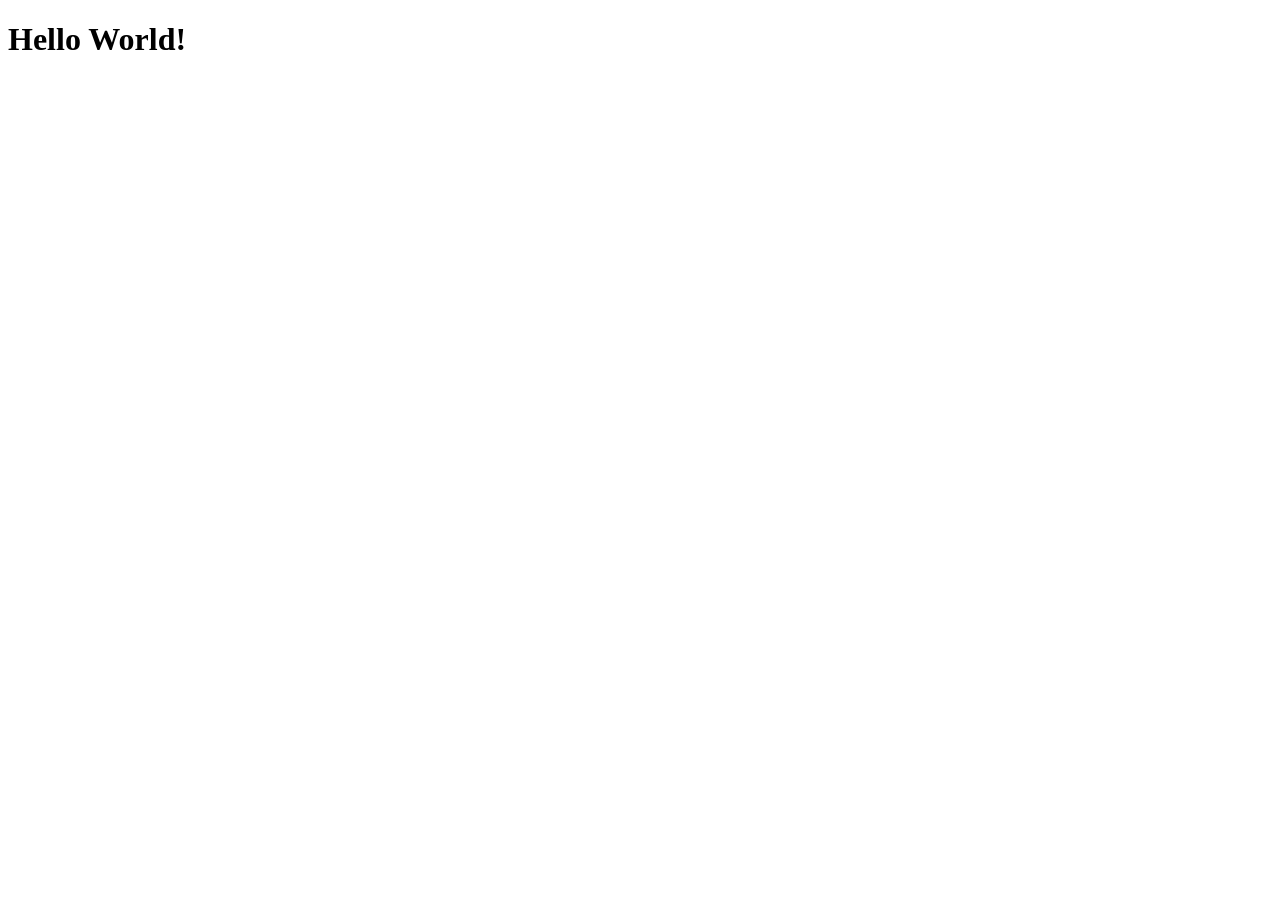
==== index.html @ 251d4d51 "Create initial index.html for the webpage" ====
<!DOCTYPE html>
<html lang="en">
<head>
<meta charset="UTF-8">
<meta name="viewport" content="width=device-width, initial-scale=1.0">
<title>My First Webpage</title>
</head>
<body>
<h1>Hello World!</h1>
</body>
</html>
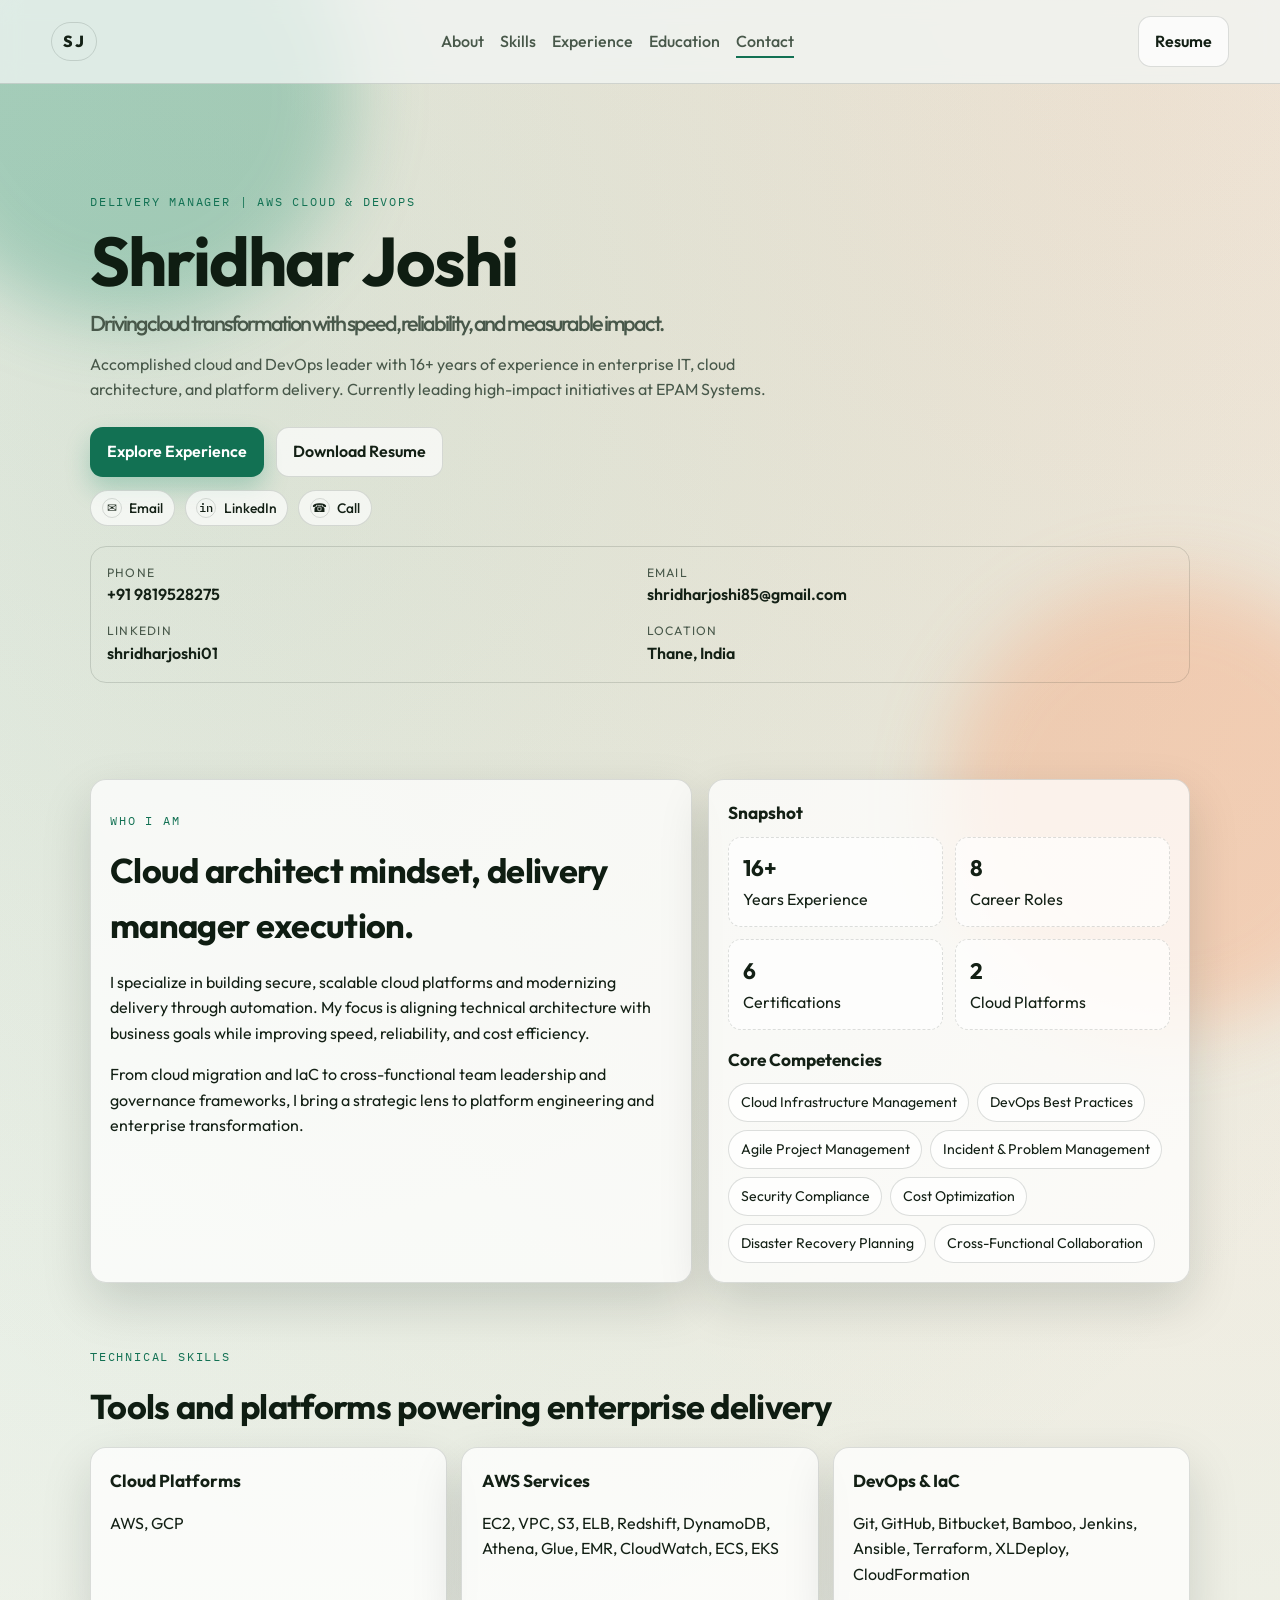
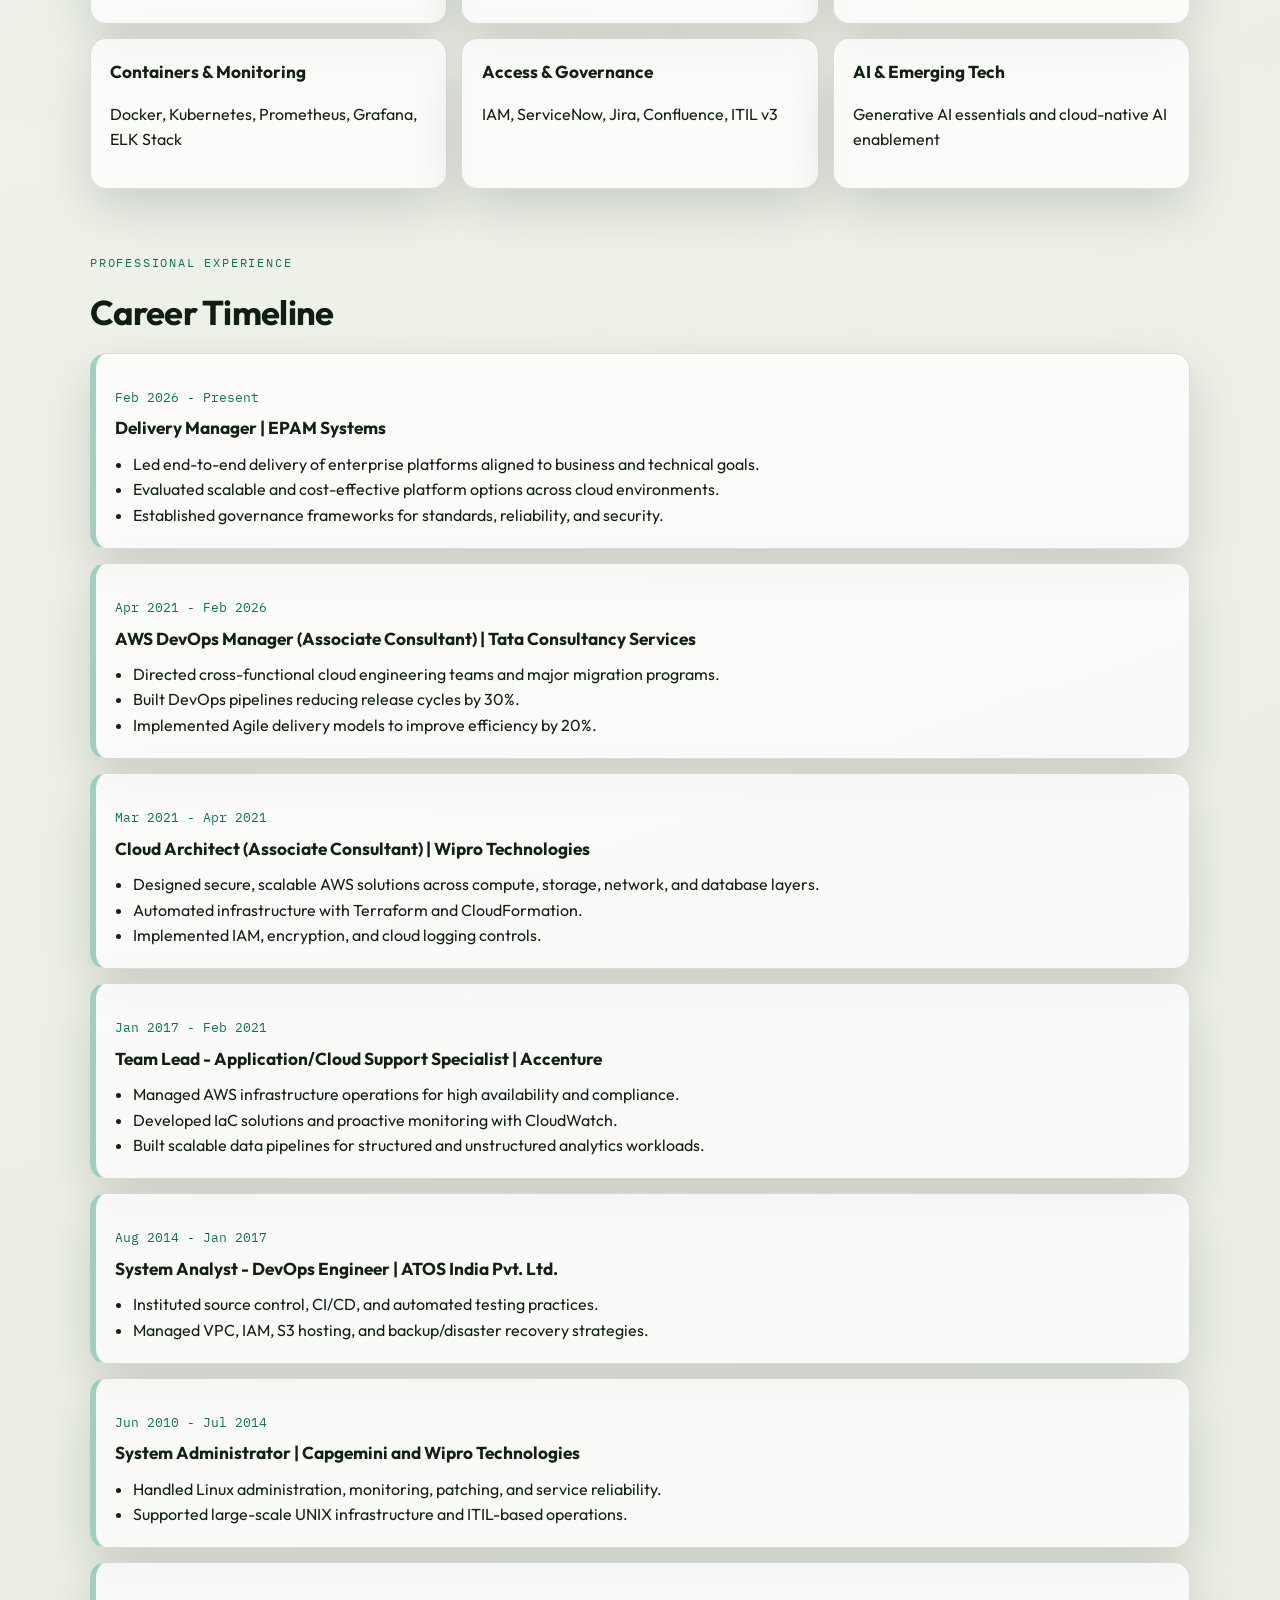
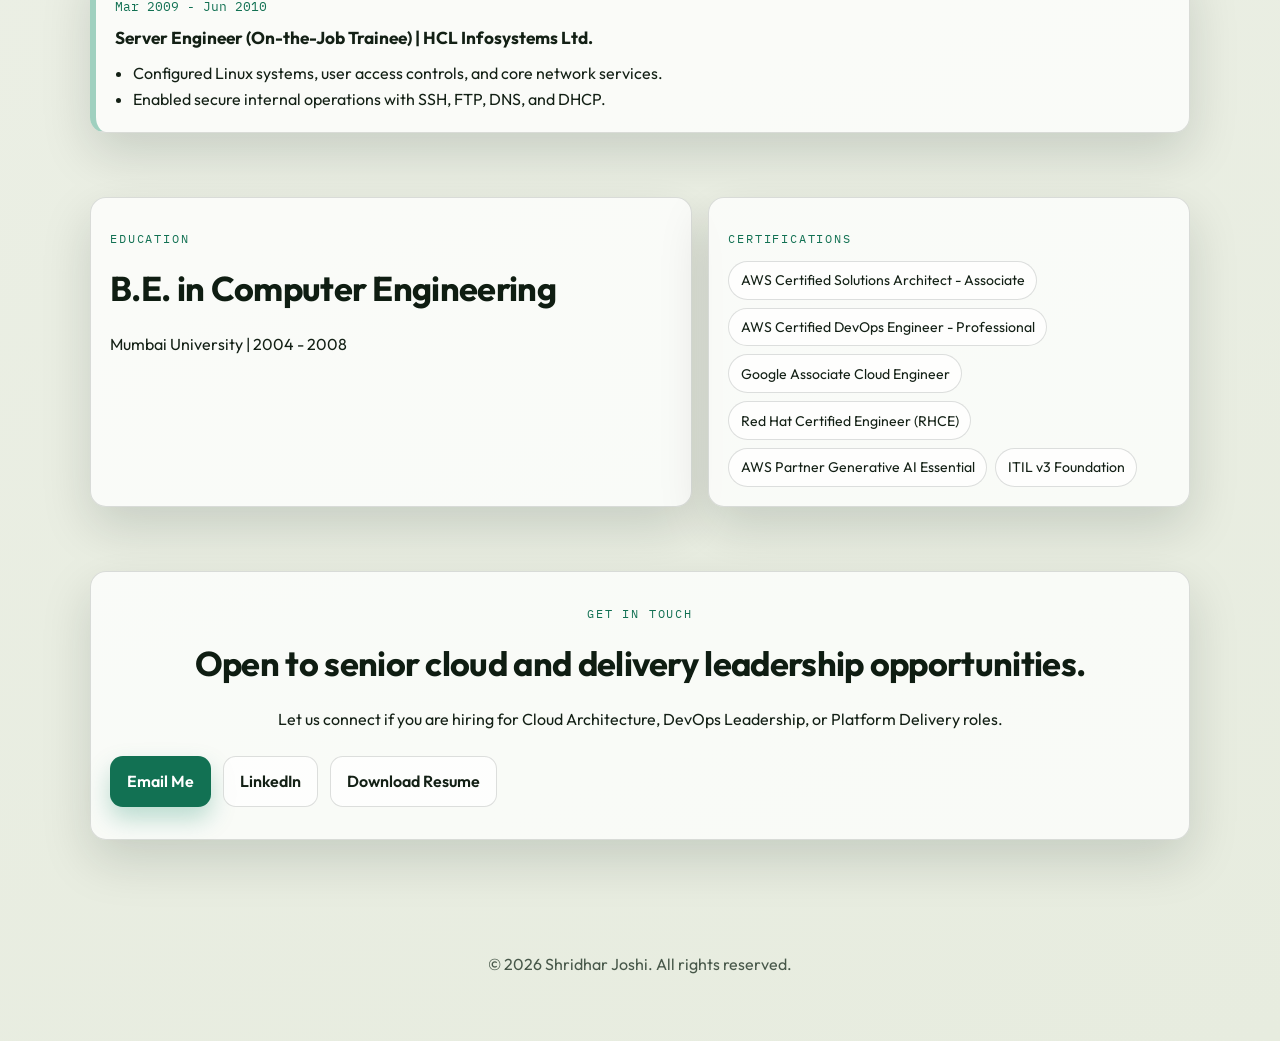
==== commit a5342f9a: "Add files via upload Added source code for Online resume" ====
--- a/index.html
+++ b/index.html
@@ -1,11 +1,255 @@
 <!DOCTYPE html>
 <html lang="en">
-<head>
-<meta charset="UTF-8">
-<meta name="viewport" content="width=device-width, initial-scale=1.0">
-<title>My First Webpage</title>
-</head>
-<body>
-<h1>Hello World!</h1>
-</body>
+  <head>
+    <meta charset="UTF-8" />
+    <meta name="viewport" content="width=device-width, initial-scale=1.0" />
+    <title>Shridhar Joshi | Cloud & DevOps Leader</title>
+    <meta
+      name="description"
+      content="Portfolio of Shridhar Joshi, Delivery Manager and AWS Cloud & DevOps leader with 16+ years of experience."
+    />
+    <link rel="preconnect" href="https://fonts.googleapis.com" />
+    <link rel="preconnect" href="https://fonts.gstatic.com" crossorigin />
+    <link
+      href="https://fonts.googleapis.com/css2?family=Outfit:wght@300;400;500;600;700;800&family=IBM+Plex+Mono:wght@400;500&display=swap"
+      rel="stylesheet"
+    />
+    <link rel="stylesheet" href="styles.css" />
+  </head>
+  <body>
+    <div class="aurora aurora-1"></div>
+    <div class="aurora aurora-2"></div>
+
+    <header class="site-header">
+      <a class="brand" href="#hero">SJ</a>
+      <nav class="nav-links">
+        <a href="#about">About</a>
+        <a href="#skills">Skills</a>
+        <a href="#experience">Experience</a>
+        <a href="#education">Education</a>
+        <a href="#contact">Contact</a>
+      </nav>
+      <a class="button ghost" href="Shridhar_Joshi_Updated%20Resume.pdf" target="_blank" rel="noopener">Resume</a>
+    </header>
+
+    <main>
+      <section id="hero" class="hero section reveal">
+        <p class="eyebrow">Delivery Manager | AWS Cloud & DevOps</p>
+        <h1>
+          Shridhar Joshi
+          <span>Driving cloud transformation with speed, reliability, and measurable impact.</span>
+        </h1>
+        <p class="lead">
+          Accomplished cloud and DevOps leader with 16+ years of experience in enterprise IT,
+          cloud architecture, and platform delivery. Currently leading high-impact initiatives at EPAM Systems.
+        </p>
+        <div class="hero-actions">
+          <a class="button" href="#experience">Explore Experience</a>
+          <a class="button ghost" href="Shridhar_Joshi_Updated%20Resume.pdf" target="_blank" rel="noopener">Download Resume</a>
+        </div>
+        <div class="social-row" aria-label="Social and contact links">
+          <a href="mailto:shridharjoshi85@gmail.com" aria-label="Email Shridhar Joshi">
+            <span class="icon" aria-hidden="true">✉</span>
+            <span>Email</span>
+          </a>
+          <a href="https://www.linkedin.com/in/shridharjoshi01" target="_blank" rel="noopener" aria-label="LinkedIn profile">
+            <span class="icon" aria-hidden="true">in</span>
+            <span>LinkedIn</span>
+          </a>
+          <a href="tel:+919819528275" aria-label="Call Shridhar Joshi">
+            <span class="icon" aria-hidden="true">☎</span>
+            <span>Call</span>
+          </a>
+        </div>
+        <ul class="quick-info">
+          <li><span>Phone</span><a href="tel:+919819528275">+91 9819528275</a></li>
+          <li><span>Email</span><a href="mailto:shridharjoshi85@gmail.com">shridharjoshi85@gmail.com</a></li>
+          <li><span>LinkedIn</span><a href="https://www.linkedin.com/in/shridharjoshi01" target="_blank" rel="noopener">shridharjoshi01</a></li>
+          <li><span>Location</span><strong>Thane, India</strong></li>
+        </ul>
+      </section>
+
+      <section id="about" class="section grid-two reveal">
+        <article class="card intro">
+          <p class="eyebrow">Who I Am</p>
+          <h2>Cloud architect mindset, delivery manager execution.</h2>
+          <p>
+            I specialize in building secure, scalable cloud platforms and modernizing delivery through automation.
+            My focus is aligning technical architecture with business goals while improving speed, reliability,
+            and cost efficiency.
+          </p>
+          <p>
+            From cloud migration and IaC to cross-functional team leadership and governance frameworks,
+            I bring a strategic lens to platform engineering and enterprise transformation.
+          </p>
+        </article>
+        <article class="card stats">
+          <h3>Snapshot</h3>
+          <div class="stat-grid">
+            <div>
+              <strong>16+</strong>
+              <span>Years Experience</span>
+            </div>
+            <div>
+              <strong>8</strong>
+              <span>Career Roles</span>
+            </div>
+            <div>
+              <strong>6</strong>
+              <span>Certifications</span>
+            </div>
+            <div>
+              <strong>2</strong>
+              <span>Cloud Platforms</span>
+            </div>
+          </div>
+          <h3>Core Competencies</h3>
+          <ul class="pill-list">
+            <li>Cloud Infrastructure Management</li>
+            <li>DevOps Best Practices</li>
+            <li>Agile Project Management</li>
+            <li>Incident & Problem Management</li>
+            <li>Security Compliance</li>
+            <li>Cost Optimization</li>
+            <li>Disaster Recovery Planning</li>
+            <li>Cross-Functional Collaboration</li>
+          </ul>
+        </article>
+      </section>
+
+      <section id="skills" class="section reveal">
+        <p class="eyebrow">Technical Skills</p>
+        <h2>Tools and platforms powering enterprise delivery</h2>
+        <div class="skill-columns">
+          <article class="card">
+            <h3>Cloud Platforms</h3>
+            <p>AWS, GCP</p>
+          </article>
+          <article class="card">
+            <h3>AWS Services</h3>
+            <p>EC2, VPC, S3, ELB, Redshift, DynamoDB, Athena, Glue, EMR, CloudWatch, ECS, EKS</p>
+          </article>
+          <article class="card">
+            <h3>DevOps & IaC</h3>
+            <p>Git, GitHub, Bitbucket, Bamboo, Jenkins, Ansible, Terraform, XLDeploy, CloudFormation</p>
+          </article>
+          <article class="card">
+            <h3>Containers & Monitoring</h3>
+            <p>Docker, Kubernetes, Prometheus, Grafana, ELK Stack</p>
+          </article>
+          <article class="card">
+            <h3>Access & Governance</h3>
+            <p>IAM, ServiceNow, Jira, Confluence, ITIL v3</p>
+          </article>
+          <article class="card">
+            <h3>AI & Emerging Tech</h3>
+            <p>Generative AI essentials and cloud-native AI enablement</p>
+          </article>
+        </div>
+      </section>
+
+      <section id="experience" class="section reveal">
+        <p class="eyebrow">Professional Experience</p>
+        <h2>Career Timeline</h2>
+        <div class="timeline">
+          <article class="card timeline-item">
+            <p class="timeline-date">Feb 2026 - Present</p>
+            <h3>Delivery Manager | EPAM Systems</h3>
+            <ul>
+              <li>Led end-to-end delivery of enterprise platforms aligned to business and technical goals.</li>
+              <li>Evaluated scalable and cost-effective platform options across cloud environments.</li>
+              <li>Established governance frameworks for standards, reliability, and security.</li>
+            </ul>
+          </article>
+          <article class="card timeline-item">
+            <p class="timeline-date">Apr 2021 - Feb 2026</p>
+            <h3>AWS DevOps Manager (Associate Consultant) | Tata Consultancy Services</h3>
+            <ul>
+              <li>Directed cross-functional cloud engineering teams and major migration programs.</li>
+              <li>Built DevOps pipelines reducing release cycles by 30%.</li>
+              <li>Implemented Agile delivery models to improve efficiency by 20%.</li>
+            </ul>
+          </article>
+          <article class="card timeline-item">
+            <p class="timeline-date">Mar 2021 - Apr 2021</p>
+            <h3>Cloud Architect (Associate Consultant) | Wipro Technologies</h3>
+            <ul>
+              <li>Designed secure, scalable AWS solutions across compute, storage, network, and database layers.</li>
+              <li>Automated infrastructure with Terraform and CloudFormation.</li>
+              <li>Implemented IAM, encryption, and cloud logging controls.</li>
+            </ul>
+          </article>
+          <article class="card timeline-item">
+            <p class="timeline-date">Jan 2017 - Feb 2021</p>
+            <h3>Team Lead - Application/Cloud Support Specialist | Accenture</h3>
+            <ul>
+              <li>Managed AWS infrastructure operations for high availability and compliance.</li>
+              <li>Developed IaC solutions and proactive monitoring with CloudWatch.</li>
+              <li>Built scalable data pipelines for structured and unstructured analytics workloads.</li>
+            </ul>
+          </article>
+          <article class="card timeline-item">
+            <p class="timeline-date">Aug 2014 - Jan 2017</p>
+            <h3>System Analyst - DevOps Engineer | ATOS India Pvt. Ltd.</h3>
+            <ul>
+              <li>Instituted source control, CI/CD, and automated testing practices.</li>
+              <li>Managed VPC, IAM, S3 hosting, and backup/disaster recovery strategies.</li>
+            </ul>
+          </article>
+          <article class="card timeline-item">
+            <p class="timeline-date">Jun 2010 - Jul 2014</p>
+            <h3>System Administrator | Capgemini and Wipro Technologies</h3>
+            <ul>
+              <li>Handled Linux administration, monitoring, patching, and service reliability.</li>
+              <li>Supported large-scale UNIX infrastructure and ITIL-based operations.</li>
+            </ul>
+          </article>
+          <article class="card timeline-item">
+            <p class="timeline-date">Mar 2009 - Jun 2010</p>
+            <h3>Server Engineer (On-the-Job Trainee) | HCL Infosystems Ltd.</h3>
+            <ul>
+              <li>Configured Linux systems, user access controls, and core network services.</li>
+              <li>Enabled secure internal operations with SSH, FTP, DNS, and DHCP.</li>
+            </ul>
+          </article>
+        </div>
+      </section>
+
+      <section id="education" class="section grid-two reveal">
+        <article class="card">
+          <p class="eyebrow">Education</p>
+          <h2>B.E. in Computer Engineering</h2>
+          <p>Mumbai University | 2004 - 2008</p>
+        </article>
+        <article class="card">
+          <p class="eyebrow">Certifications</p>
+          <ul class="cert-list">
+            <li>AWS Certified Solutions Architect - Associate</li>
+            <li>AWS Certified DevOps Engineer - Professional</li>
+            <li>Google Associate Cloud Engineer</li>
+            <li>Red Hat Certified Engineer (RHCE)</li>
+            <li>AWS Partner Generative AI Essential</li>
+            <li>ITIL v3 Foundation</li>
+          </ul>
+        </article>
+      </section>
+
+      <section id="contact" class="section contact card reveal">
+        <p class="eyebrow">Get In Touch</p>
+        <h2>Open to senior cloud and delivery leadership opportunities.</h2>
+        <p>Let us connect if you are hiring for Cloud Architecture, DevOps Leadership, or Platform Delivery roles.</p>
+        <div class="hero-actions">
+          <a class="button" href="mailto:shridharjoshi85@gmail.com">Email Me</a>
+          <a class="button ghost" href="https://www.linkedin.com/in/shridharjoshi01" target="_blank" rel="noopener">LinkedIn</a>
+          <a class="button ghost" href="Shridhar_Joshi_Updated%20Resume.pdf" target="_blank" rel="noopener">Download Resume</a>
+        </div>
+      </section>
+    </main>
+
+    <footer class="site-footer">
+      <p>© <span id="year"></span> Shridhar Joshi. All rights reserved.</p>
+    </footer>
+
+    <script src="script.js"></script>
+  </body>
 </html>
--- a/styles.css
+++ b/styles.css
@@ -0,0 +1,411 @@
+:root {
+  --bg-1: #f3f5ef;
+  --bg-2: #e7ecdf;
+  --text: #132015;
+  --muted: #48584a;
+  --card: rgba(255, 255, 255, 0.74);
+  --line: rgba(19, 32, 21, 0.14);
+  --brand: #127153;
+  --brand-2: #d4652f;
+  --headline: #0f1d12;
+  --shadow: 0 20px 50px rgba(9, 29, 22, 0.15);
+}
+
+* {
+  box-sizing: border-box;
+}
+
+html {
+  scroll-behavior: smooth;
+}
+
+body {
+  margin: 0;
+  font-family: "Outfit", sans-serif;
+  color: var(--text);
+  background:
+    radial-gradient(circle at 14% 8%, rgba(13, 138, 98, 0.11), transparent 35%),
+    radial-gradient(circle at 90% 2%, rgba(253, 127, 65, 0.14), transparent 40%),
+    linear-gradient(160deg, var(--bg-1), var(--bg-2));
+  min-height: 100vh;
+  line-height: 1.6;
+}
+
+.aurora {
+  position: fixed;
+  width: 28rem;
+  height: 28rem;
+  border-radius: 100%;
+  filter: blur(36px);
+  z-index: -1;
+  animation: drift 13s ease-in-out infinite alternate;
+}
+
+.aurora-1 {
+  top: -8rem;
+  left: -6rem;
+  background: rgba(13, 138, 98, 0.28);
+}
+
+.aurora-2 {
+  right: -7rem;
+  bottom: -8rem;
+  background: rgba(253, 127, 65, 0.25);
+  animation-duration: 16s;
+}
+
+@keyframes drift {
+  from {
+    transform: translateY(0) scale(1);
+  }
+  to {
+    transform: translateY(32px) scale(1.08);
+  }
+}
+
+.site-header {
+  position: sticky;
+  top: 0;
+  z-index: 10;
+  display: flex;
+  align-items: center;
+  justify-content: space-between;
+  gap: 1rem;
+  padding: 1rem clamp(1rem, 4vw, 4rem);
+  border-bottom: 1px solid var(--line);
+  backdrop-filter: blur(10px);
+  background: rgba(242, 246, 245, 0.75);
+}
+
+.brand {
+  font-weight: 800;
+  letter-spacing: 0.08em;
+  text-decoration: none;
+  color: var(--text);
+  border: 1px solid var(--line);
+  border-radius: 999px;
+  padding: 0.35rem 0.7rem;
+}
+
+.nav-links {
+  display: flex;
+  align-items: center;
+  gap: 1rem;
+}
+
+.nav-links a {
+  text-decoration: none;
+  color: var(--muted);
+  font-weight: 500;
+  position: relative;
+}
+
+.nav-links a::after {
+  content: "";
+  position: absolute;
+  left: 0;
+  bottom: -4px;
+  width: 0;
+  height: 2px;
+  background: var(--brand);
+  transition: width 0.2s;
+}
+
+.nav-links a:hover::after,
+.nav-links a.active::after {
+  width: 100%;
+}
+
+main {
+  width: min(1100px, 92vw);
+  margin: 0 auto;
+}
+
+.section {
+  margin: clamp(2rem, 5vw, 5rem) 0;
+}
+
+.reveal {
+  opacity: 0;
+  transform: translateY(28px);
+  transition: opacity 0.7s ease, transform 0.7s ease;
+}
+
+.reveal.visible {
+  opacity: 1;
+  transform: translateY(0);
+}
+
+.hero {
+  padding: clamp(1rem, 3vw, 2rem) 0;
+}
+
+.eyebrow {
+  text-transform: uppercase;
+  letter-spacing: 0.15em;
+  color: var(--brand);
+  font-size: 0.75rem;
+  font-family: "IBM Plex Mono", monospace;
+  margin-bottom: 0.8rem;
+}
+
+h1 {
+  font-size: clamp(2rem, 5.8vw, 4.3rem);
+  line-height: 1.08;
+  color: var(--headline);
+  letter-spacing: -0.03em;
+  margin: 0;
+}
+
+h1 span {
+  display: block;
+  margin-top: 0.9rem;
+  color: var(--muted);
+  font-size: clamp(1rem, 2vw, 1.35rem);
+  font-weight: 500;
+  max-width: 48rem;
+}
+
+h2 {
+  margin: 0 0 0.8rem;
+  font-size: clamp(1.5rem, 3vw, 2.15rem);
+  color: var(--headline);
+  letter-spacing: -0.02em;
+}
+
+h3 {
+  margin-top: 0;
+  margin-bottom: 0.6rem;
+  font-size: 1.08rem;
+}
+
+.lead {
+  max-width: 65ch;
+  color: var(--muted);
+}
+
+.hero-actions {
+  display: flex;
+  gap: 0.75rem;
+  flex-wrap: wrap;
+  margin: 1.5rem 0 0.8rem;
+}
+
+.social-row {
+  display: flex;
+  align-items: center;
+  gap: 0.6rem;
+  flex-wrap: wrap;
+  margin: 0 0 1.1rem;
+}
+
+.social-row a {
+  display: inline-flex;
+  align-items: center;
+  gap: 0.45rem;
+  text-decoration: none;
+  color: var(--text);
+  border: 1px solid var(--line);
+  background: rgba(255, 255, 255, 0.66);
+  border-radius: 999px;
+  padding: 0.38rem 0.68rem;
+  font-size: 0.86rem;
+  font-weight: 500;
+}
+
+.social-row .icon {
+  width: 1.25rem;
+  height: 1.25rem;
+  border-radius: 999px;
+  border: 1px solid var(--line);
+  display: inline-grid;
+  place-items: center;
+  font-size: 0.72rem;
+  font-family: "IBM Plex Mono", monospace;
+}
+
+.button {
+  text-decoration: none;
+  border: 1px solid transparent;
+  background: var(--brand);
+  color: white;
+  font-weight: 600;
+  padding: 0.72rem 1rem;
+  border-radius: 0.8rem;
+  transition: transform 0.16s, box-shadow 0.16s, background 0.2s;
+  box-shadow: 0 12px 24px rgba(13, 138, 98, 0.27);
+}
+
+.button:hover {
+  transform: translateY(-2px);
+  box-shadow: 0 14px 26px rgba(18, 113, 83, 0.29);
+}
+
+.button.ghost {
+  color: var(--text);
+  background: rgba(255, 255, 255, 0.68);
+  border-color: var(--line);
+  box-shadow: none;
+}
+
+.quick-info {
+  list-style: none;
+  padding: 1rem;
+  border: 1px solid var(--line);
+  border-radius: 1rem;
+  display: grid;
+  grid-template-columns: repeat(2, minmax(0, 1fr));
+  gap: 0.85rem;
+  margin: 1.2rem 0 0;
+}
+
+.quick-info li {
+  display: flex;
+  flex-direction: column;
+}
+
+.quick-info span {
+  font-size: 0.76rem;
+  color: var(--muted);
+  text-transform: uppercase;
+  letter-spacing: 0.1em;
+}
+
+.quick-info a,
+.quick-info strong {
+  color: var(--text);
+  text-decoration: none;
+  font-weight: 600;
+}
+
+.grid-two {
+  display: grid;
+  grid-template-columns: 1.25fr 1fr;
+  gap: 1rem;
+}
+
+.card {
+  border: 1px solid var(--line);
+  background: var(--card);
+  border-radius: 1rem;
+  padding: 1.2rem;
+  box-shadow: var(--shadow);
+}
+
+.card:hover {
+  transform: translateY(-2px);
+  transition: transform 0.2s ease;
+}
+
+.stat-grid {
+  display: grid;
+  grid-template-columns: repeat(2, minmax(0, 1fr));
+  gap: 0.75rem;
+  margin-bottom: 1rem;
+}
+
+.stat-grid div {
+  border: 1px dashed var(--line);
+  border-radius: 0.8rem;
+  padding: 0.85rem;
+  background: rgba(255, 255, 255, 0.63);
+}
+
+.stat-grid strong {
+  display: block;
+  font-size: 1.4rem;
+}
+
+.pill-list,
+.cert-list {
+  list-style: none;
+  margin: 0;
+  padding: 0;
+  display: flex;
+  flex-wrap: wrap;
+  gap: 0.5rem;
+}
+
+.pill-list li,
+.cert-list li {
+  border: 1px solid var(--line);
+  border-radius: 999px;
+  padding: 0.45rem 0.72rem;
+  background: rgba(255, 255, 255, 0.74);
+  font-size: 0.88rem;
+}
+
+.skill-columns {
+  display: grid;
+  grid-template-columns: repeat(3, minmax(0, 1fr));
+  gap: 0.9rem;
+}
+
+.timeline {
+  display: grid;
+  gap: 0.9rem;
+}
+
+.timeline-item {
+  border-left: 6px solid rgba(13, 138, 98, 0.38);
+}
+
+.timeline-date {
+  color: var(--brand);
+  margin-bottom: 0.4rem;
+  font-family: "IBM Plex Mono", monospace;
+  font-size: 0.84rem;
+}
+
+.timeline-item ul {
+  margin: 0;
+  padding-left: 1.1rem;
+}
+
+.contact {
+  text-align: center;
+}
+
+.site-footer {
+  text-align: center;
+  color: var(--muted);
+  padding: 2rem 1rem 3rem;
+}
+
+@media (prefers-reduced-motion: reduce) {
+  .reveal,
+  .reveal.visible,
+  .card:hover,
+  .button,
+  .aurora {
+    animation: none;
+    transition: none;
+    transform: none;
+    opacity: 1;
+  }
+}
+
+@media (max-width: 980px) {
+  .nav-links {
+    display: none;
+  }
+
+  .grid-two,
+  .skill-columns {
+    grid-template-columns: 1fr;
+  }
+}
+
+@media (max-width: 720px) {
+  .social-row {
+    gap: 0.45rem;
+  }
+
+  .quick-info {
+    grid-template-columns: 1fr;
+  }
+
+  .site-header {
+    padding: 0.9rem 1rem;
+  }
+}
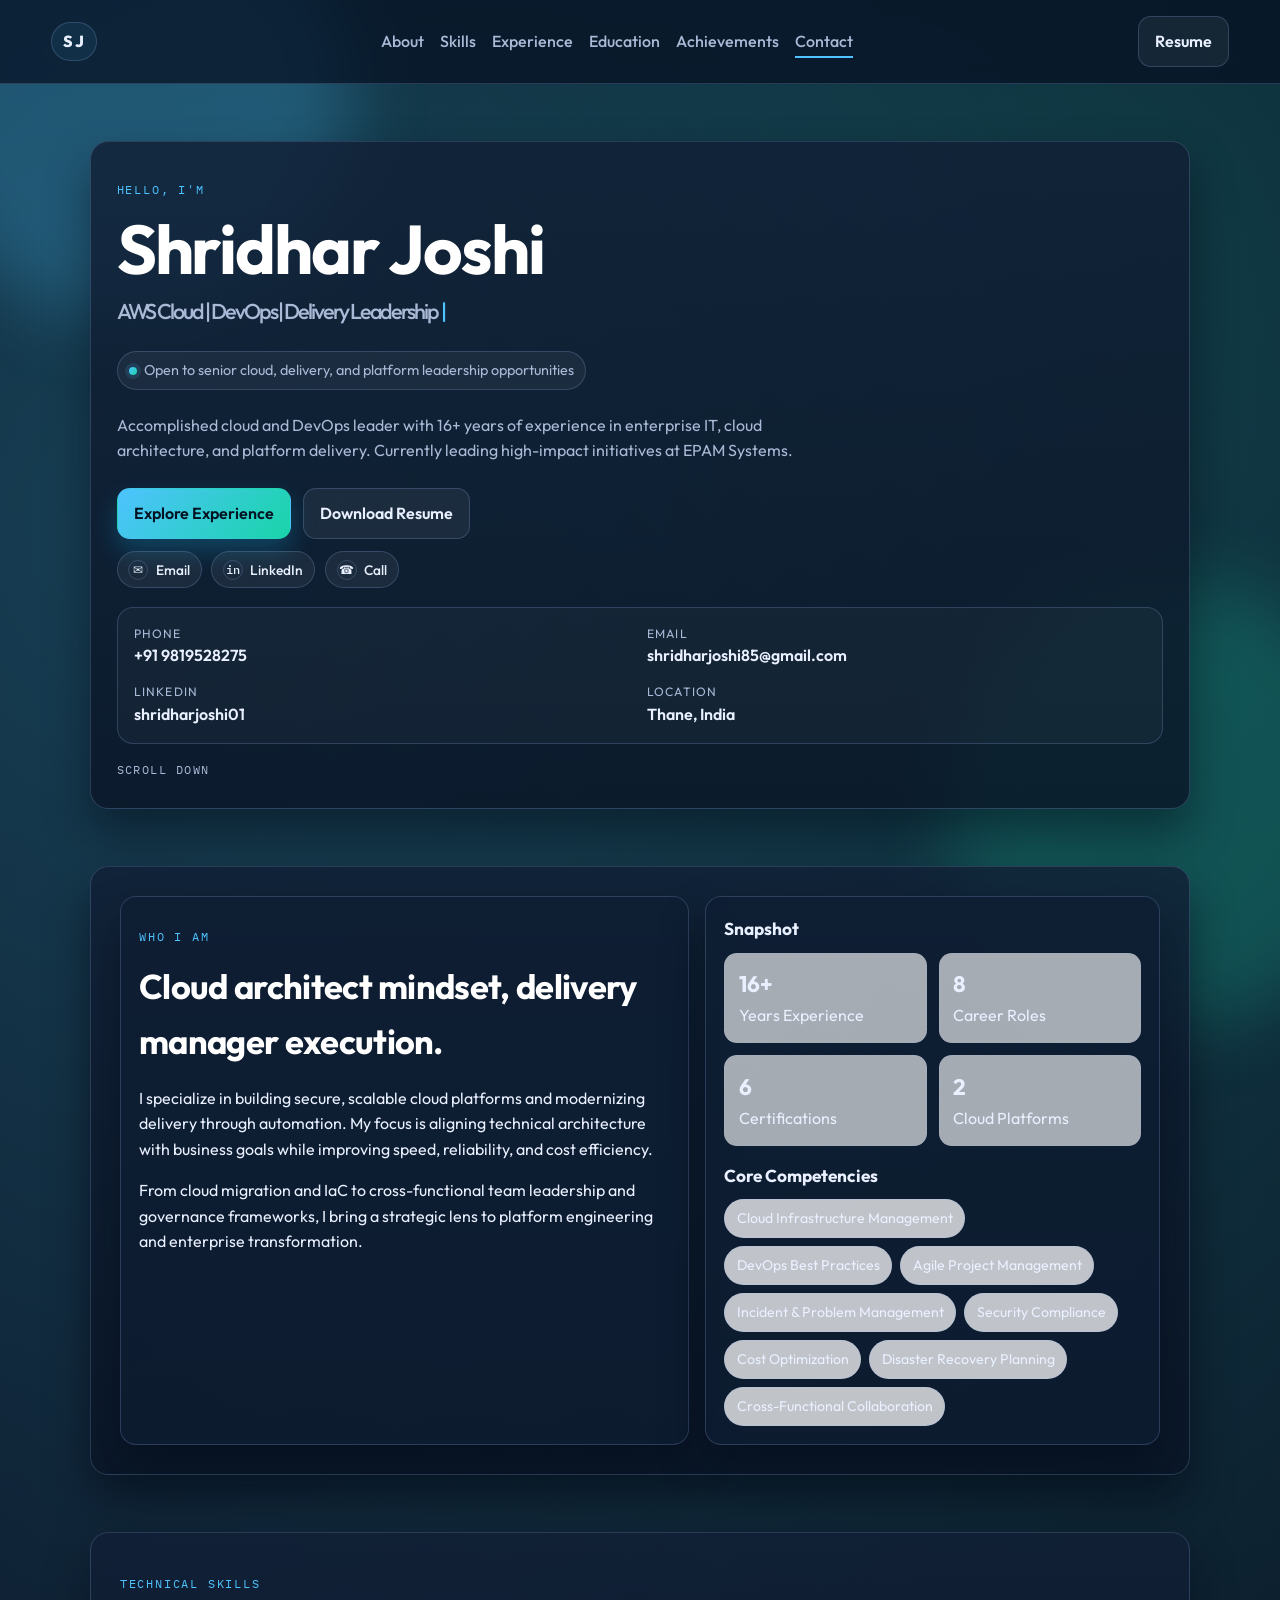
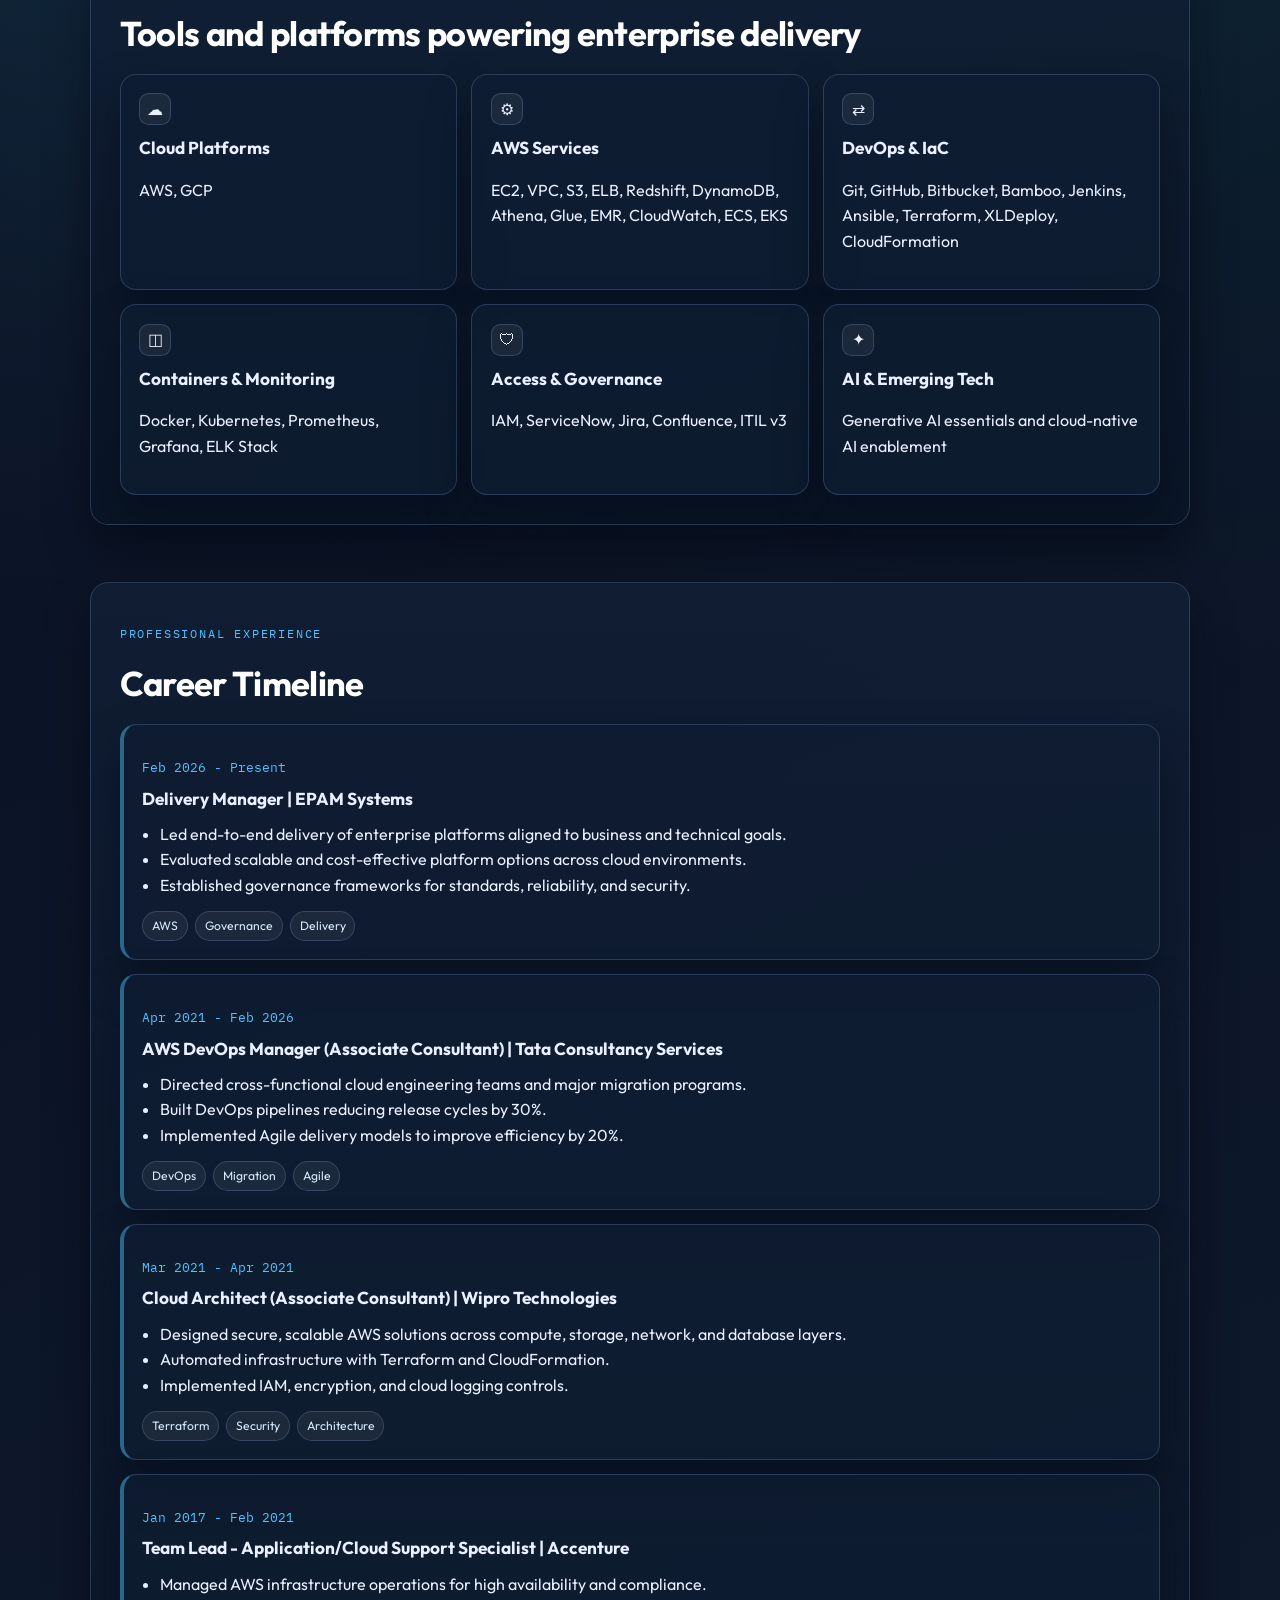
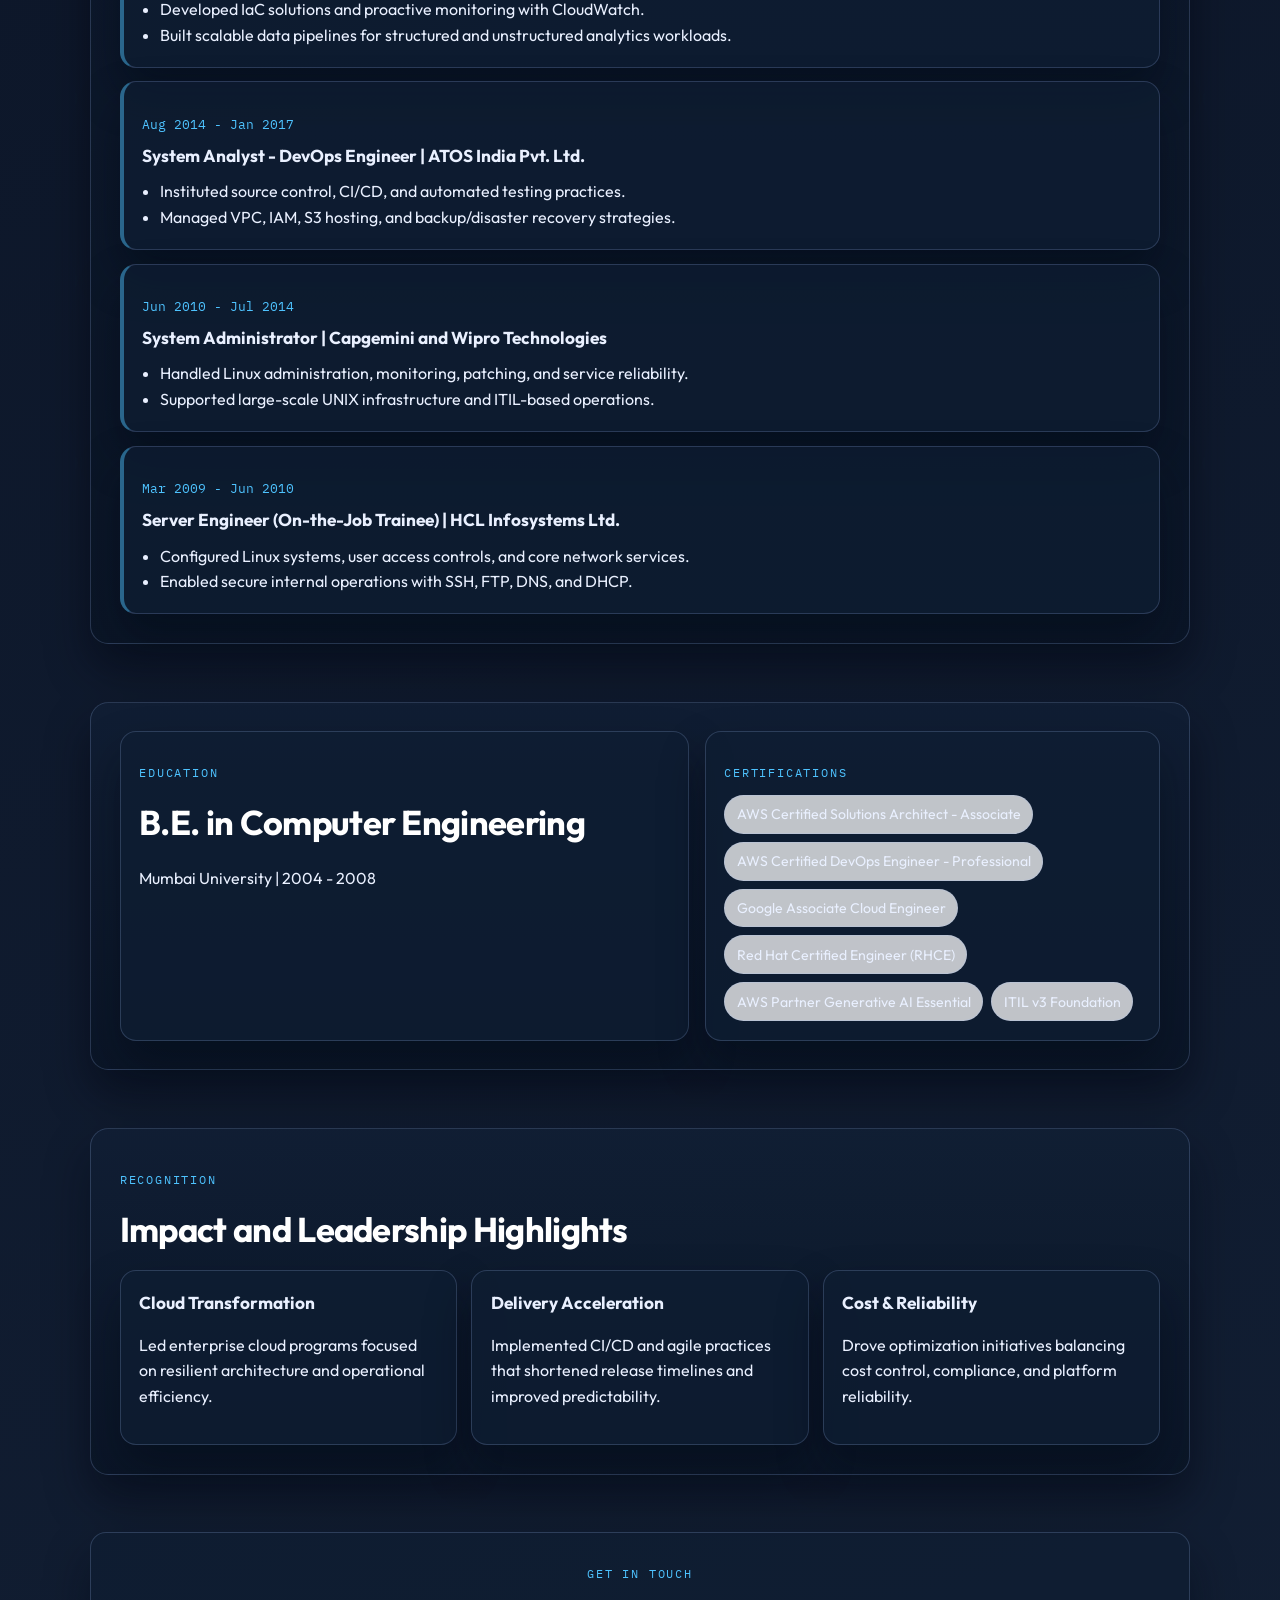
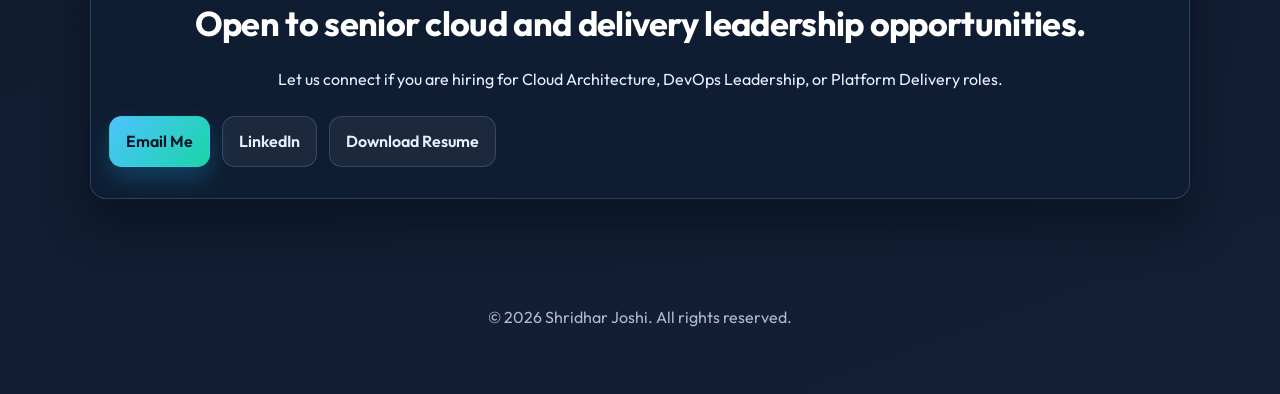
==== commit 355875b0: "Refine portfolio visuals" ====
--- a/index.html
+++ b/index.html
@@ -27,18 +27,20 @@
         <a href="#skills">Skills</a>
         <a href="#experience">Experience</a>
         <a href="#education">Education</a>
+        <a href="#achievements">Achievements</a>
         <a href="#contact">Contact</a>
       </nav>
       <a class="button ghost" href="Shridhar_Joshi_Updated%20Resume.pdf" target="_blank" rel="noopener">Resume</a>
     </header>
 
     <main>
-      <section id="hero" class="hero section reveal">
-        <p class="eyebrow">Delivery Manager | AWS Cloud & DevOps</p>
+      <section id="hero" class="hero section reveal panel">
+        <p class="eyebrow">Hello, I'm</p>
         <h1>
           Shridhar Joshi
-          <span>Driving cloud transformation with speed, reliability, and measurable impact.</span>
+          <span class="typed-line" data-typed-text="AWS Cloud | DevOps | Delivery Leadership"></span>
         </h1>
+        <p class="status-badge">Open to senior cloud, delivery, and platform leadership opportunities</p>
         <p class="lead">
           Accomplished cloud and DevOps leader with 16+ years of experience in enterprise IT,
           cloud architecture, and platform delivery. Currently leading high-impact initiatives at EPAM Systems.
@@ -67,9 +69,10 @@
           <li><span>LinkedIn</span><a href="https://www.linkedin.com/in/shridharjoshi01" target="_blank" rel="noopener">shridharjoshi01</a></li>
           <li><span>Location</span><strong>Thane, India</strong></li>
         </ul>
-      </section>
-
-      <section id="about" class="section grid-two reveal">
+        <a class="scroll-hint" href="#about">Scroll Down</a>
+      </section>
+
+      <section id="about" class="section grid-two reveal panel">
         <article class="card intro">
           <p class="eyebrow">Who I Am</p>
           <h2>Cloud architect mindset, delivery manager execution.</h2>
@@ -117,38 +120,44 @@
         </article>
       </section>
 
-      <section id="skills" class="section reveal">
+      <section id="skills" class="section reveal panel">
         <p class="eyebrow">Technical Skills</p>
         <h2>Tools and platforms powering enterprise delivery</h2>
         <div class="skill-columns">
           <article class="card">
+            <p class="skill-icon">☁</p>
             <h3>Cloud Platforms</h3>
             <p>AWS, GCP</p>
           </article>
           <article class="card">
+            <p class="skill-icon">⚙</p>
             <h3>AWS Services</h3>
             <p>EC2, VPC, S3, ELB, Redshift, DynamoDB, Athena, Glue, EMR, CloudWatch, ECS, EKS</p>
           </article>
           <article class="card">
+            <p class="skill-icon">⇄</p>
             <h3>DevOps & IaC</h3>
             <p>Git, GitHub, Bitbucket, Bamboo, Jenkins, Ansible, Terraform, XLDeploy, CloudFormation</p>
           </article>
           <article class="card">
+            <p class="skill-icon">◫</p>
             <h3>Containers & Monitoring</h3>
             <p>Docker, Kubernetes, Prometheus, Grafana, ELK Stack</p>
           </article>
           <article class="card">
+            <p class="skill-icon">🛡</p>
             <h3>Access & Governance</h3>
             <p>IAM, ServiceNow, Jira, Confluence, ITIL v3</p>
           </article>
           <article class="card">
+            <p class="skill-icon">✦</p>
             <h3>AI & Emerging Tech</h3>
             <p>Generative AI essentials and cloud-native AI enablement</p>
           </article>
         </div>
       </section>
 
-      <section id="experience" class="section reveal">
+      <section id="experience" class="section reveal panel">
         <p class="eyebrow">Professional Experience</p>
         <h2>Career Timeline</h2>
         <div class="timeline">
@@ -160,6 +169,7 @@
               <li>Evaluated scalable and cost-effective platform options across cloud environments.</li>
               <li>Established governance frameworks for standards, reliability, and security.</li>
             </ul>
+            <div class="chip-row"><span>AWS</span><span>Governance</span><span>Delivery</span></div>
           </article>
           <article class="card timeline-item">
             <p class="timeline-date">Apr 2021 - Feb 2026</p>
@@ -169,6 +179,7 @@
               <li>Built DevOps pipelines reducing release cycles by 30%.</li>
               <li>Implemented Agile delivery models to improve efficiency by 20%.</li>
             </ul>
+            <div class="chip-row"><span>DevOps</span><span>Migration</span><span>Agile</span></div>
           </article>
           <article class="card timeline-item">
             <p class="timeline-date">Mar 2021 - Apr 2021</p>
@@ -178,6 +189,7 @@
               <li>Automated infrastructure with Terraform and CloudFormation.</li>
               <li>Implemented IAM, encryption, and cloud logging controls.</li>
             </ul>
+            <div class="chip-row"><span>Terraform</span><span>Security</span><span>Architecture</span></div>
           </article>
           <article class="card timeline-item">
             <p class="timeline-date">Jan 2017 - Feb 2021</p>
@@ -215,7 +227,7 @@
         </div>
       </section>
 
-      <section id="education" class="section grid-two reveal">
+      <section id="education" class="section grid-two reveal panel">
         <article class="card">
           <p class="eyebrow">Education</p>
           <h2>B.E. in Computer Engineering</h2>
@@ -234,7 +246,26 @@
         </article>
       </section>
 
-      <section id="contact" class="section contact card reveal">
+      <section id="achievements" class="section reveal panel">
+        <p class="eyebrow">Recognition</p>
+        <h2>Impact and Leadership Highlights</h2>
+        <div class="skill-columns">
+          <article class="card">
+            <h3>Cloud Transformation</h3>
+            <p>Led enterprise cloud programs focused on resilient architecture and operational efficiency.</p>
+          </article>
+          <article class="card">
+            <h3>Delivery Acceleration</h3>
+            <p>Implemented CI/CD and agile practices that shortened release timelines and improved predictability.</p>
+          </article>
+          <article class="card">
+            <h3>Cost & Reliability</h3>
+            <p>Drove optimization initiatives balancing cost control, compliance, and platform reliability.</p>
+          </article>
+        </div>
+      </section>
+
+      <section id="contact" class="section contact card reveal panel">
         <p class="eyebrow">Get In Touch</p>
         <h2>Open to senior cloud and delivery leadership opportunities.</h2>
         <p>Let us connect if you are hiring for Cloud Architecture, DevOps Leadership, or Platform Delivery roles.</p>
@@ -246,6 +277,14 @@
       </section>
     </main>
 
+    <nav class="mobile-nav" aria-label="Quick navigation">
+      <a href="#hero">Home</a>
+      <a href="#about">About</a>
+      <a href="#skills">Skills</a>
+      <a href="#experience">Work</a>
+      <a href="#contact">Contact</a>
+    </nav>
+
     <footer class="site-footer">
       <p>© <span id="year"></span> Shridhar Joshi. All rights reserved.</p>
     </footer>
--- a/styles.css
+++ b/styles.css
@@ -1,14 +1,14 @@
 :root {
-  --bg-1: #f3f5ef;
-  --bg-2: #e7ecdf;
-  --text: #132015;
-  --muted: #48584a;
-  --card: rgba(255, 255, 255, 0.74);
-  --line: rgba(19, 32, 21, 0.14);
-  --brand: #127153;
-  --brand-2: #d4652f;
-  --headline: #0f1d12;
-  --shadow: 0 20px 50px rgba(9, 29, 22, 0.15);
+  --bg-1: #070d1d;
+  --bg-2: #121f34;
+  --text: #e9f0ff;
+  --muted: #aab9d6;
+  --card: rgba(15, 29, 50, 0.76);
+  --line: rgba(164, 193, 255, 0.2);
+  --brand: #4ec3ff;
+  --brand-2: #19d5a8;
+  --headline: #ffffff;
+  --shadow: 0 24px 45px rgba(1, 8, 21, 0.45);
 }
 
 * {
@@ -24,8 +24,8 @@
   font-family: "Outfit", sans-serif;
   color: var(--text);
   background:
-    radial-gradient(circle at 14% 8%, rgba(13, 138, 98, 0.11), transparent 35%),
-    radial-gradient(circle at 90% 2%, rgba(253, 127, 65, 0.14), transparent 40%),
+    radial-gradient(circle at 12% 10%, rgba(78, 195, 255, 0.2), transparent 35%),
+    radial-gradient(circle at 90% 5%, rgba(25, 213, 168, 0.16), transparent 40%),
     linear-gradient(160deg, var(--bg-1), var(--bg-2));
   min-height: 100vh;
   line-height: 1.6;
@@ -44,13 +44,13 @@
 .aurora-1 {
   top: -8rem;
   left: -6rem;
-  background: rgba(13, 138, 98, 0.28);
+  background: rgba(78, 195, 255, 0.24);
 }
 
 .aurora-2 {
   right: -7rem;
   bottom: -8rem;
-  background: rgba(253, 127, 65, 0.25);
+  background: rgba(25, 213, 168, 0.2);
   animation-duration: 16s;
 }
 
@@ -74,7 +74,7 @@
   padding: 1rem clamp(1rem, 4vw, 4rem);
   border-bottom: 1px solid var(--line);
   backdrop-filter: blur(10px);
-  background: rgba(242, 246, 245, 0.75);
+  background: rgba(6, 16, 34, 0.72);
 }
 
 .brand {
@@ -85,6 +85,7 @@
   border: 1px solid var(--line);
   border-radius: 999px;
   padding: 0.35rem 0.7rem;
+  background: rgba(78, 195, 255, 0.08);
 }
 
 .nav-links {
@@ -122,7 +123,15 @@
 }
 
 .section {
-  margin: clamp(2rem, 5vw, 5rem) 0;
+  margin: clamp(1.8rem, 4.5vw, 4.2rem) 0;
+}
+
+.panel {
+  border: 1px solid var(--line);
+  border-radius: 1.15rem;
+  padding: clamp(1.1rem, 2.4vw, 1.8rem);
+  background: linear-gradient(180deg, rgba(17, 31, 53, 0.82), rgba(10, 21, 38, 0.82));
+  box-shadow: var(--shadow);
 }
 
 .reveal {
@@ -137,7 +146,29 @@
 }
 
 .hero {
-  padding: clamp(1rem, 3vw, 2rem) 0;
+  padding: clamp(1rem, 3vw, 1.6rem);
+}
+
+.status-badge {
+  display: inline-flex;
+  align-items: center;
+  gap: 0.45rem;
+  margin: 1rem 0 0.4rem;
+  padding: 0.45rem 0.7rem;
+  border-radius: 999px;
+  border: 1px solid var(--line);
+  background: rgba(255, 255, 255, 0.05);
+  color: var(--muted);
+  font-size: 0.9rem;
+}
+
+.status-badge::before {
+  content: "";
+  width: 0.5rem;
+  height: 0.5rem;
+  border-radius: 999px;
+  background: linear-gradient(130deg, var(--brand), var(--brand-2));
+  box-shadow: 0 0 0 4px rgba(78, 195, 255, 0.12);
 }
 
 .eyebrow {
@@ -166,6 +197,34 @@
   max-width: 48rem;
 }
 
+.typed-line {
+  min-height: 1.6em;
+}
+
+.typed-line::after {
+  content: "|";
+  margin-left: 0.2rem;
+  color: var(--brand);
+  animation: caret 1s steps(1) infinite;
+}
+
+@keyframes caret {
+  50% {
+    opacity: 0;
+  }
+}
+
+.scroll-hint {
+  display: inline-block;
+  margin-top: 1rem;
+  color: var(--muted);
+  text-decoration: none;
+  font-family: "IBM Plex Mono", monospace;
+  text-transform: uppercase;
+  letter-spacing: 0.12em;
+  font-size: 0.75rem;
+}
+
 h2 {
   margin: 0 0 0.8rem;
   font-size: clamp(1.5rem, 3vw, 2.15rem);
@@ -206,7 +265,7 @@
   text-decoration: none;
   color: var(--text);
   border: 1px solid var(--line);
-  background: rgba(255, 255, 255, 0.66);
+  background: rgba(255, 255, 255, 0.06);
   border-radius: 999px;
   padding: 0.38rem 0.68rem;
   font-size: 0.86rem;
@@ -227,23 +286,23 @@
 .button {
   text-decoration: none;
   border: 1px solid transparent;
-  background: var(--brand);
-  color: white;
+  background: linear-gradient(130deg, var(--brand), var(--brand-2));
+  color: #041322;
   font-weight: 600;
   padding: 0.72rem 1rem;
   border-radius: 0.8rem;
   transition: transform 0.16s, box-shadow 0.16s, background 0.2s;
-  box-shadow: 0 12px 24px rgba(13, 138, 98, 0.27);
+  box-shadow: 0 12px 24px rgba(20, 165, 220, 0.27);
 }
 
 .button:hover {
   transform: translateY(-2px);
-  box-shadow: 0 14px 26px rgba(18, 113, 83, 0.29);
+  box-shadow: 0 14px 26px rgba(20, 165, 220, 0.4);
 }
 
 .button.ghost {
   color: var(--text);
-  background: rgba(255, 255, 255, 0.68);
+  background: rgba(255, 255, 255, 0.06);
   border-color: var(--line);
   box-shadow: none;
 }
@@ -257,6 +316,7 @@
   grid-template-columns: repeat(2, minmax(0, 1fr));
   gap: 0.85rem;
   margin: 1.2rem 0 0;
+  background: rgba(255, 255, 255, 0.03);
 }
 
 .quick-info li {
@@ -288,8 +348,20 @@
   border: 1px solid var(--line);
   background: var(--card);
   border-radius: 1rem;
-  padding: 1.2rem;
+  padding: 1.15rem;
   box-shadow: var(--shadow);
+}
+
+.skill-icon {
+  margin: 0 0 0.55rem;
+  width: 2rem;
+  height: 2rem;
+  border-radius: 0.6rem;
+  border: 1px solid var(--line);
+  background: rgba(255, 255, 255, 0.06);
+  display: inline-grid;
+  place-items: center;
+  font-size: 1rem;
 }
 
 .card:hover {
@@ -343,11 +415,11 @@
 
 .timeline {
   display: grid;
-  gap: 0.9rem;
+  gap: 0.85rem;
 }
 
 .timeline-item {
-  border-left: 6px solid rgba(13, 138, 98, 0.38);
+  border-left: 4px solid rgba(78, 195, 255, 0.45);
 }
 
 .timeline-date {
@@ -362,6 +434,22 @@
   padding-left: 1.1rem;
 }
 
+.chip-row {
+  margin-top: 0.8rem;
+  display: flex;
+  flex-wrap: wrap;
+  gap: 0.45rem;
+}
+
+.chip-row span {
+  font-size: 0.76rem;
+  color: #d7ebff;
+  border: 1px solid var(--line);
+  border-radius: 999px;
+  padding: 0.25rem 0.55rem;
+  background: rgba(255, 255, 255, 0.06);
+}
+
 .contact {
   text-align: center;
 }
@@ -370,6 +458,10 @@
   text-align: center;
   color: var(--muted);
   padding: 2rem 1rem 3rem;
+}
+
+.mobile-nav {
+  display: none;
 }
 
 @media (prefers-reduced-motion: reduce) {
@@ -408,4 +500,46 @@
   .site-header {
     padding: 0.9rem 1rem;
   }
-}
+
+  .mobile-nav {
+    position: fixed;
+    left: 0;
+    right: 0;
+    bottom: 0;
+    z-index: 20;
+    display: grid;
+    grid-template-columns: repeat(5, 1fr);
+    gap: 0.35rem;
+    padding: 0.7rem;
+    border-top: 1px solid var(--line);
+    background: rgba(6, 16, 34, 0.88);
+    backdrop-filter: blur(12px);
+  }
+
+  .mobile-nav a {
+    color: var(--muted);
+    text-decoration: none;
+    font-size: 0.72rem;
+    font-family: "IBM Plex Mono", monospace;
+    text-align: center;
+    padding: 0.45rem 0.25rem;
+    border-radius: 0.65rem;
+    border: 1px solid transparent;
+  }
+
+  .mobile-nav a.active {
+    color: var(--headline);
+    background: rgba(78, 195, 255, 0.12);
+    border-color: rgba(78, 195, 255, 0.22);
+  }
+
+  body {
+    padding-bottom: 4.7rem;
+  }
+}
+
+@media (min-width: 721px) {
+  .mobile-nav {
+    display: none;
+  }
+}
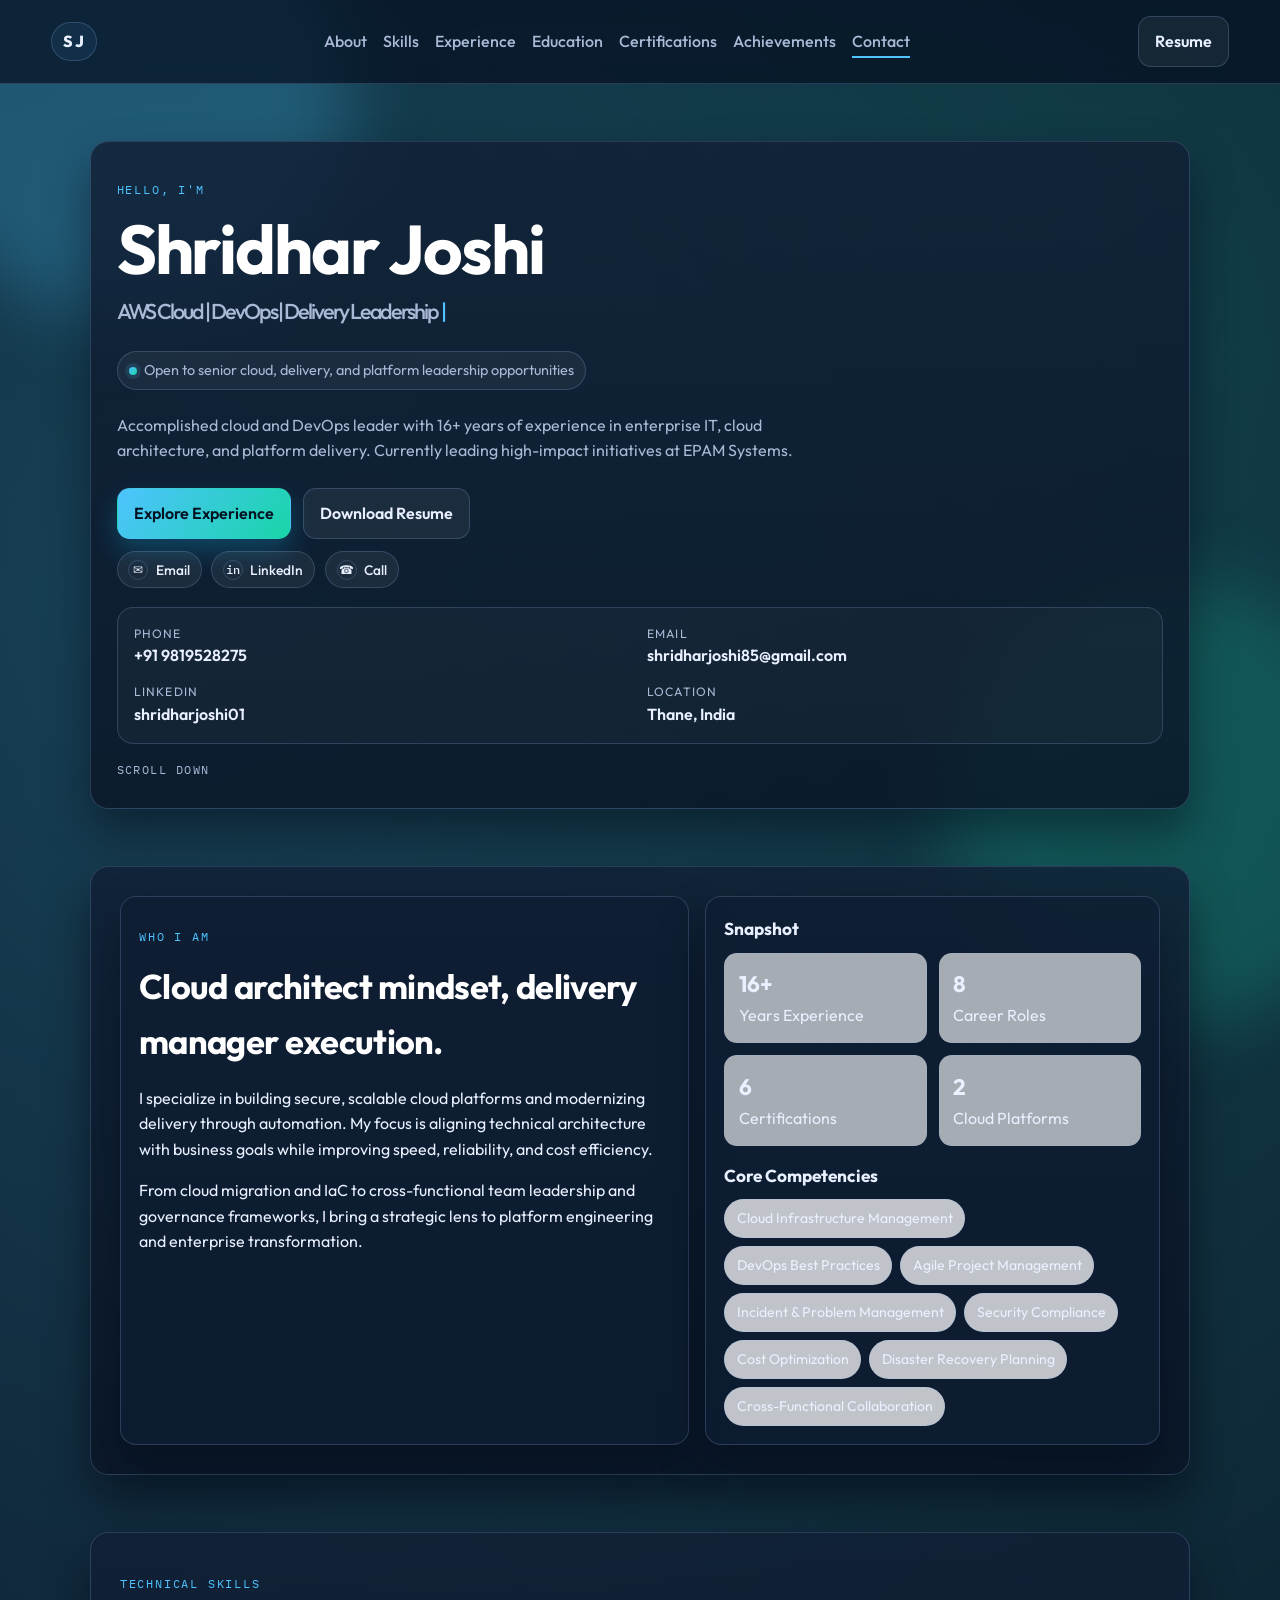
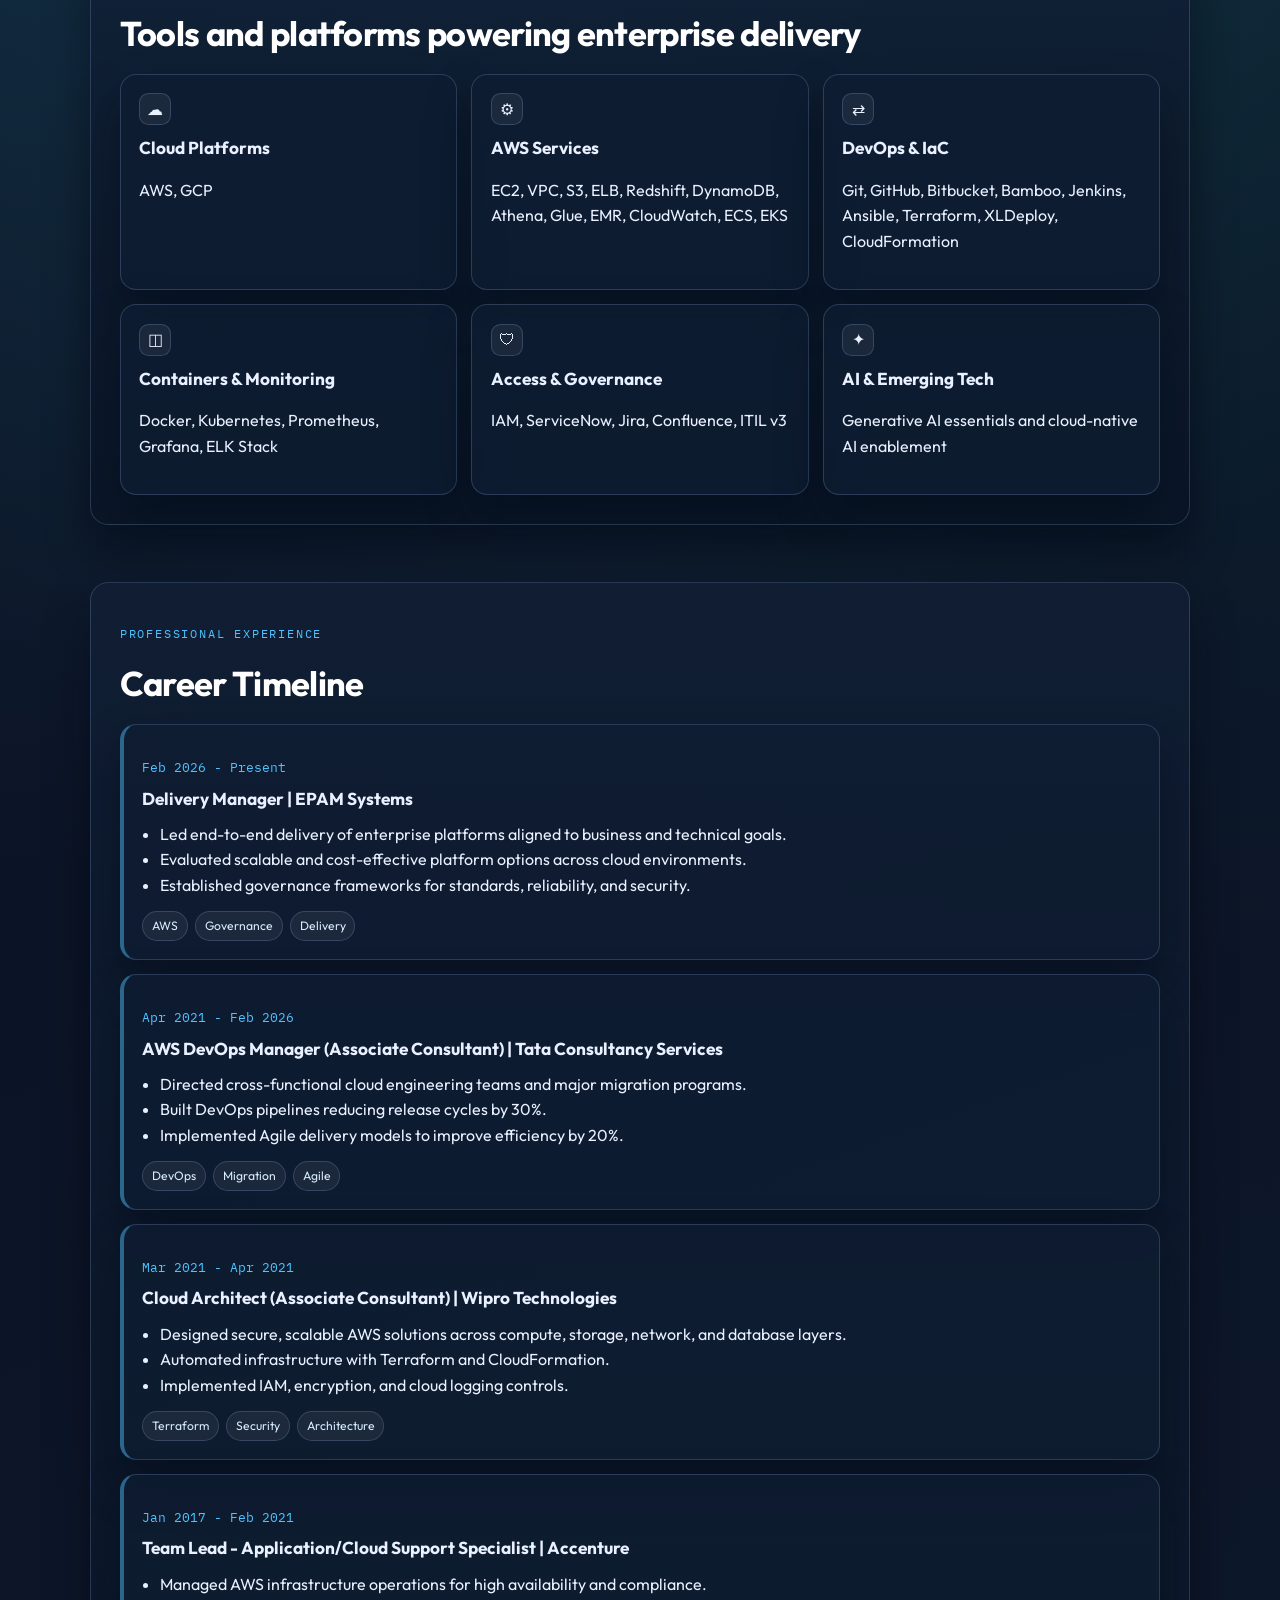
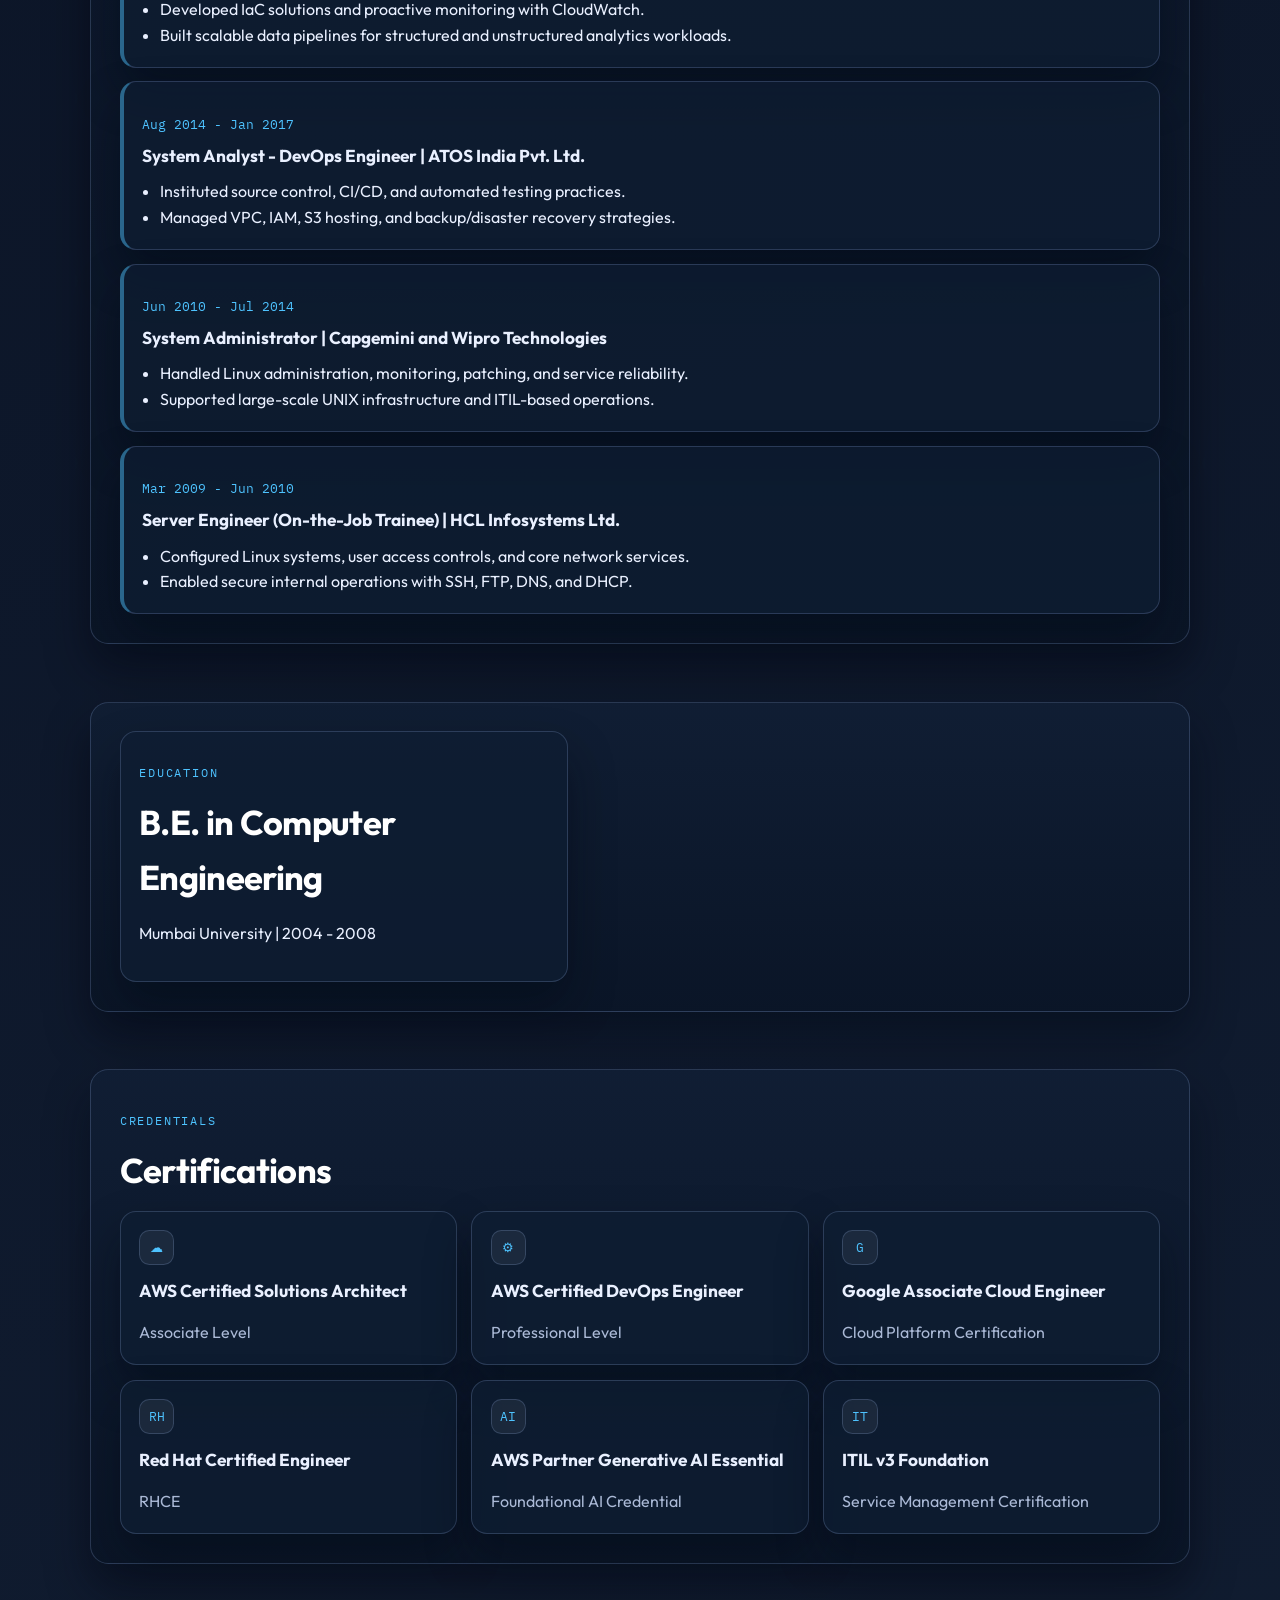
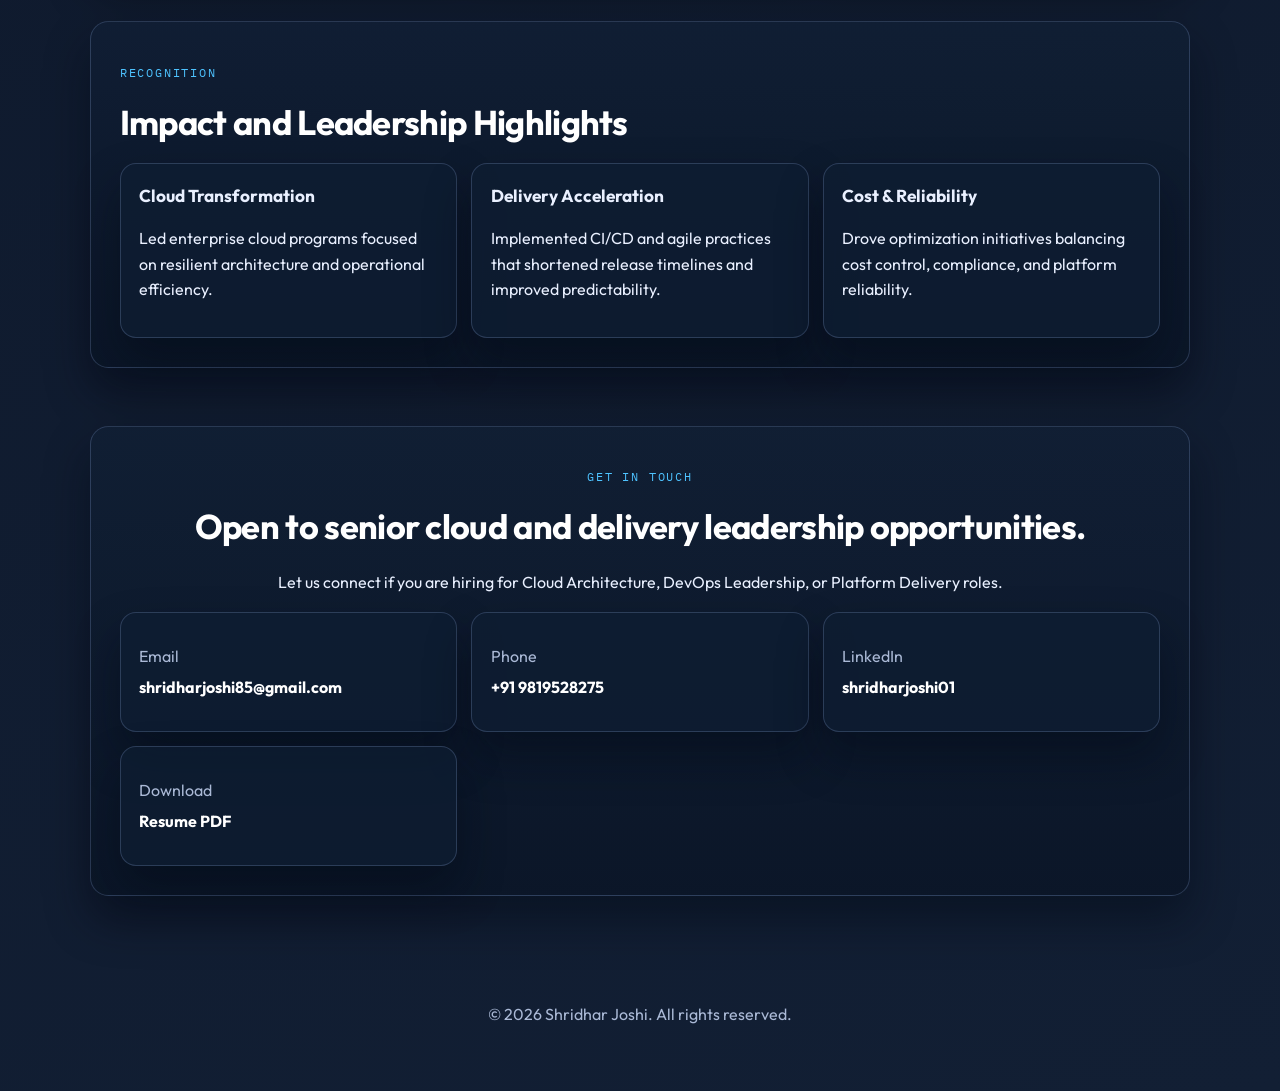
==== commit 29ed3f03: "Refine resume-style layout" ====
--- a/index.html
+++ b/index.html
@@ -27,6 +27,7 @@
         <a href="#skills">Skills</a>
         <a href="#experience">Experience</a>
         <a href="#education">Education</a>
+        <a href="#certifications">Certifications</a>
         <a href="#achievements">Achievements</a>
         <a href="#contact">Contact</a>
       </nav>
@@ -227,23 +228,49 @@
         </div>
       </section>
 
-      <section id="education" class="section grid-two reveal panel">
-        <article class="card">
+      <section id="education" class="section reveal panel">
+        <article class="card education-card">
           <p class="eyebrow">Education</p>
           <h2>B.E. in Computer Engineering</h2>
           <p>Mumbai University | 2004 - 2008</p>
         </article>
-        <article class="card">
-          <p class="eyebrow">Certifications</p>
-          <ul class="cert-list">
-            <li>AWS Certified Solutions Architect - Associate</li>
-            <li>AWS Certified DevOps Engineer - Professional</li>
-            <li>Google Associate Cloud Engineer</li>
-            <li>Red Hat Certified Engineer (RHCE)</li>
-            <li>AWS Partner Generative AI Essential</li>
-            <li>ITIL v3 Foundation</li>
-          </ul>
-        </article>
+      </section>
+
+      <section id="certifications" class="section reveal panel">
+        <p class="eyebrow">Credentials</p>
+        <h2>Certifications</h2>
+        <div class="credential-grid">
+          <article class="card credential-card">
+            <p class="credential-icon">☁</p>
+            <h3>AWS Certified Solutions Architect</h3>
+            <p>Associate Level</p>
+          </article>
+          <article class="card credential-card">
+            <p class="credential-icon">⚙</p>
+            <h3>AWS Certified DevOps Engineer</h3>
+            <p>Professional Level</p>
+          </article>
+          <article class="card credential-card">
+            <p class="credential-icon">G</p>
+            <h3>Google Associate Cloud Engineer</h3>
+            <p>Cloud Platform Certification</p>
+          </article>
+          <article class="card credential-card">
+            <p class="credential-icon">RH</p>
+            <h3>Red Hat Certified Engineer</h3>
+            <p>RHCE</p>
+          </article>
+          <article class="card credential-card">
+            <p class="credential-icon">AI</p>
+            <h3>AWS Partner Generative AI Essential</h3>
+            <p>Foundational AI Credential</p>
+          </article>
+          <article class="card credential-card">
+            <p class="credential-icon">IT</p>
+            <h3>ITIL v3 Foundation</h3>
+            <p>Service Management Certification</p>
+          </article>
+        </div>
       </section>
 
       <section id="achievements" class="section reveal panel">
@@ -265,14 +292,27 @@
         </div>
       </section>
 
-      <section id="contact" class="section contact card reveal panel">
+      <section id="contact" class="section contact reveal panel">
         <p class="eyebrow">Get In Touch</p>
         <h2>Open to senior cloud and delivery leadership opportunities.</h2>
         <p>Let us connect if you are hiring for Cloud Architecture, DevOps Leadership, or Platform Delivery roles.</p>
-        <div class="hero-actions">
-          <a class="button" href="mailto:shridharjoshi85@gmail.com">Email Me</a>
-          <a class="button ghost" href="https://www.linkedin.com/in/shridharjoshi01" target="_blank" rel="noopener">LinkedIn</a>
-          <a class="button ghost" href="Shridhar_Joshi_Updated%20Resume.pdf" target="_blank" rel="noopener">Download Resume</a>
+        <div class="contact-links">
+          <a class="card contact-link" href="mailto:shridharjoshi85@gmail.com">
+            <span>Email</span>
+            <strong>shridharjoshi85@gmail.com</strong>
+          </a>
+          <a class="card contact-link" href="tel:+919819528275">
+            <span>Phone</span>
+            <strong>+91 9819528275</strong>
+          </a>
+          <a class="card contact-link" href="https://www.linkedin.com/in/shridharjoshi01" target="_blank" rel="noopener">
+            <span>LinkedIn</span>
+            <strong>shridharjoshi01</strong>
+          </a>
+          <a class="card contact-link" href="Shridhar_Joshi_Updated%20Resume.pdf" target="_blank" rel="noopener">
+            <span>Download</span>
+            <strong>Resume PDF</strong>
+          </a>
         </div>
       </section>
     </main>
--- a/styles.css
+++ b/styles.css
@@ -413,6 +413,57 @@
   gap: 0.9rem;
 }
 
+.credential-grid,
+.contact-links {
+  display: grid;
+  grid-template-columns: repeat(3, minmax(0, 1fr));
+  gap: 0.9rem;
+}
+
+.education-card {
+  max-width: 28rem;
+}
+
+.credential-card,
+.contact-link {
+  display: flex;
+  flex-direction: column;
+  gap: 0.35rem;
+}
+
+.credential-icon {
+  margin: 0 0 0.4rem;
+  width: 2.2rem;
+  height: 2.2rem;
+  display: inline-grid;
+  place-items: center;
+  border-radius: 0.65rem;
+  border: 1px solid var(--line);
+  background: rgba(255, 255, 255, 0.06);
+  color: var(--brand);
+  font-family: "IBM Plex Mono", monospace;
+  font-size: 0.82rem;
+}
+
+.credential-card p:last-child,
+.contact-link span {
+  margin: 0;
+  color: var(--muted);
+}
+
+.contact-link {
+  text-align: left;
+  text-decoration: none;
+  color: var(--text);
+  min-height: 7.5rem;
+  justify-content: center;
+}
+
+.contact-link strong {
+  font-size: 1rem;
+  color: var(--headline);
+}
+
 .timeline {
   display: grid;
   gap: 0.85rem;
@@ -483,7 +534,9 @@
   }
 
   .grid-two,
-  .skill-columns {
+  .skill-columns,
+  .credential-grid,
+  .contact-links {
     grid-template-columns: 1fr;
   }
 }
